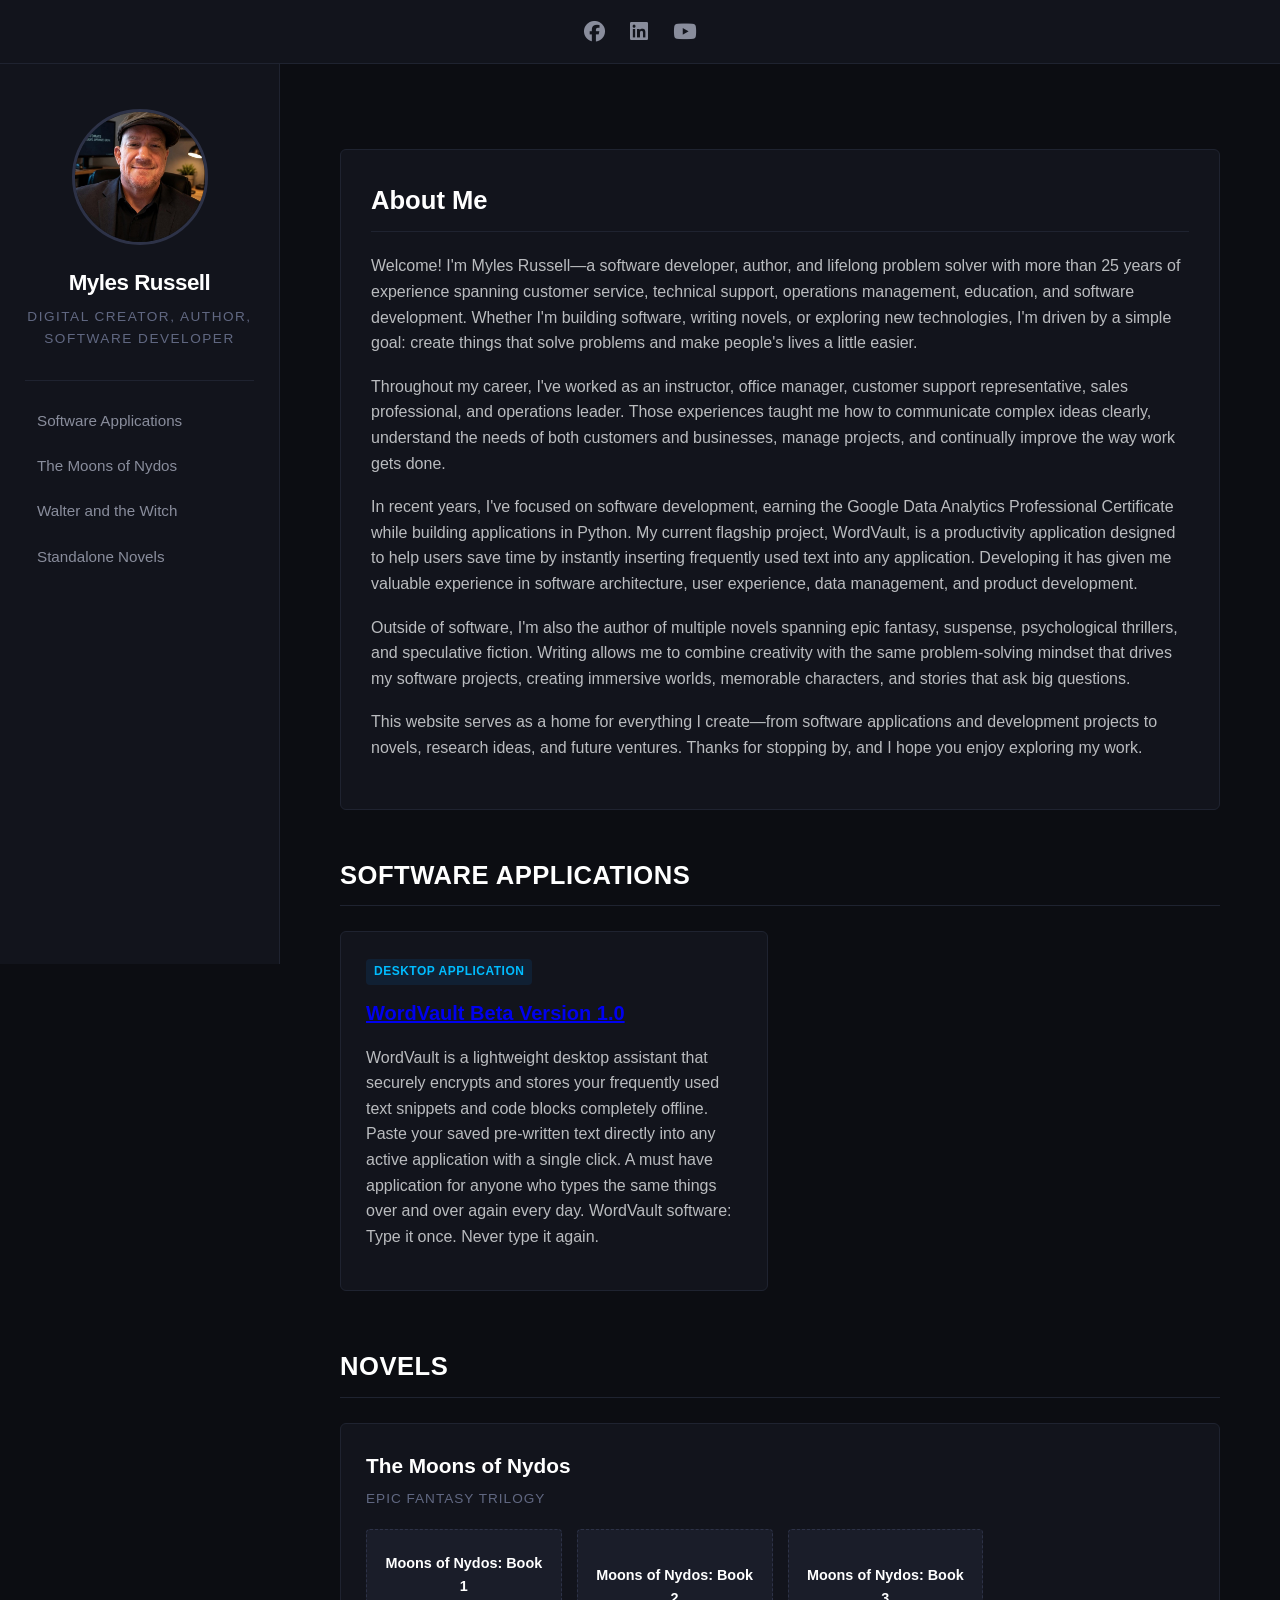
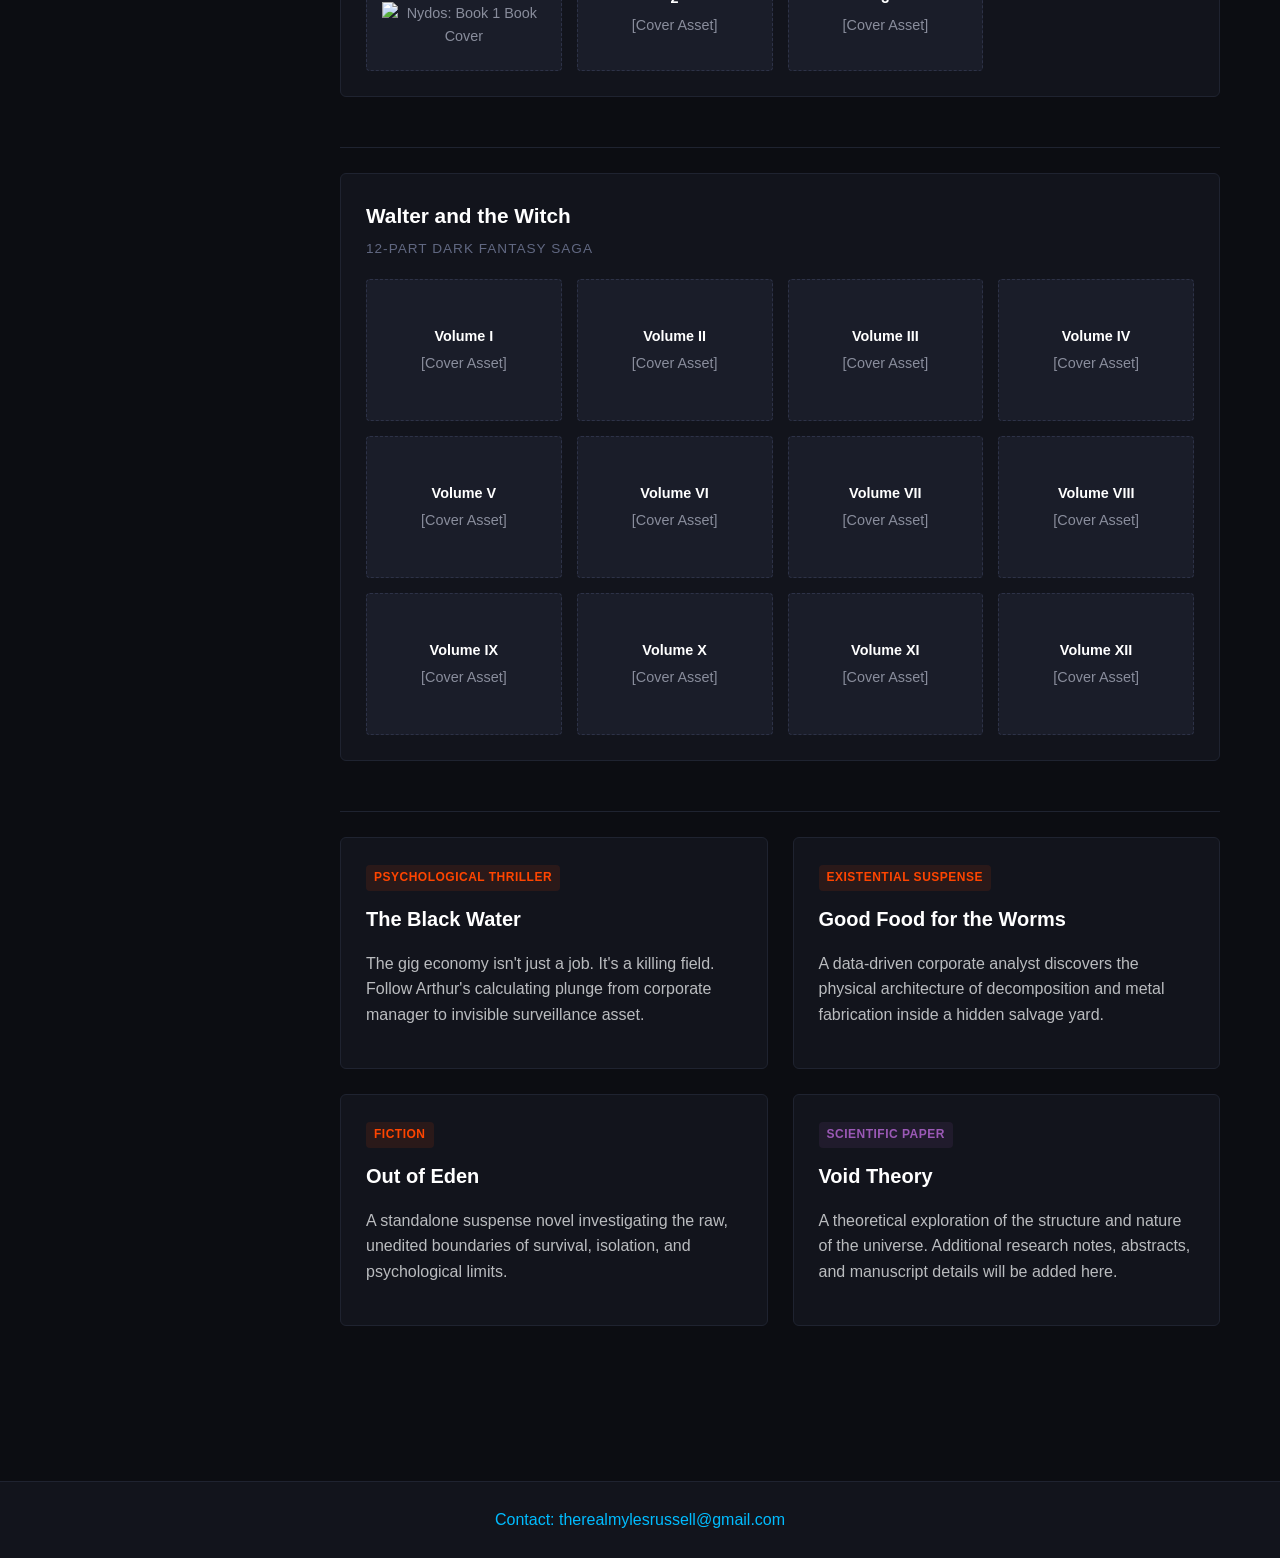
==== index.html @ 9add3188 "Update index.html" ====
<!DOCTYPE html>
<html lang="en">
<head>
    <meta charset="UTF-8">
    <meta name="viewport" content="width=device-width, initial-scale=1.0">
    <title>Myles Russell | Digital Creator, Author, Software Developer</title>

    <!-- Font Awesome Icons -->
    <link rel="stylesheet" href="https://cdnjs.cloudflare.com/ajax/libs/font-awesome/6.5.2/css/all.min.css">

    <style>
        body {
            background-color: #0c0d12;
            color: #babcbf;
            font-family: -apple-system, BlinkMacSystemFont, "Segoe UI", Roboto, sans-serif;
            line-height: 1.6;
            margin: 0;
            padding: 0;
        }

        /* Top Social Navbar */
        .top-nav {
            width: 100%;
            background-color: #12141c;
            border-bottom: 1px solid #1f2330;
            padding: 15px 0;
            display: flex;
            justify-content: center;
            gap: 25px;
        }

        .top-nav a {
            color: #898d9c;
            font-size: 1.3rem;
            text-decoration: none;
            transition: color .2s ease;
        }

        .top-nav a:hover {
            color: #ffffff;
        }

        /* Professional Introduction */
        .intro-section {
            max-width: 1100px;
            margin: 35px auto;
            background-color: #12141c;
            border: 1px solid #1f2330;
            border-radius: 8px;
            padding: 35px 45px;
            box-sizing: border-box;
        }

        .intro-section h2 {
            color: #ffffff;
            margin-top: 0;
            font-size: 1.8rem;
        }

        .intro-section p {
            color: #babcbf;
            font-size: 1rem;
            margin-bottom: 18px;
        }

        .site-wrapper {
            display: grid;
            grid-template-columns: 280px 1fr;
            min-height: 100vh;
        }

        .sidebar {
            background-color: #12141c;
            border-right: 1px solid #1f2330;
            padding: 45px 25px;
            position: sticky;
            top: 0;
            height: 100vh;
            box-sizing: border-box;
            display: flex;
            flex-direction: column;
            align-items: center;
        }

        .profile-photo {
    width: 130px;
    height: 130px;
    border-radius: 50%;
    object-fit: cover;
    border: 3px solid #2d3247;
    margin-bottom: 20px;
}

        .author-name {
            color: #ffffff;
            font-size: 1.4rem;
            font-weight: 700;
            margin: 0 0 5px 0;
            letter-spacing: -.5px;
            text-align: center;
        }

        .author-title {
            color: #616882;
            font-size: .85rem;
            text-transform: uppercase;
            letter-spacing: 1.5px;
            margin: 0 0 30px 0;
            text-align: center;
        }

        .nav-links {
            width: 100%;
            border-top: 1px solid #1f2330;
            padding-top: 20px;
        }

        .nav-links a {
            display: block;
            color: #898d9c;
            text-decoration: none;
            padding: 8px 12px;
            font-size: .95rem;
            border-radius: 4px;
            margin-bottom: 5px;
        }

        .nav-links a:hover {
            background-color: #1a1d29;
            color: #ffffff;
        }

        .main-workspace {
            padding: 50px 60px;
            max-width: 1000px;
            box-sizing: border-box;
        }

        .section-heading {
            color: #ffffff;
            font-size: 1.6rem;
            font-weight: 700;
            margin: 40px 0 25px 0;
            border-bottom: 1px solid #1f2330;
            padding-bottom: 10px;
            text-transform: uppercase;
            letter-spacing: .5px;
        }

        section:first-of-type .section-heading {
            margin-top: 0;
        }

	.intro-section {
    background-color: #12141c;
    border: 1px solid #1f2330;
    border-radius: 6px;
    padding: 30px;
    margin-bottom: 45px;
}

.intro-section h2 {
    color: #ffffff;
    margin-top: 0;
    font-size: 1.6rem;
    border-bottom: 1px solid #1f2330;
    padding-bottom: 10px;
}

.intro-section p {
    color: #babcbf;
    margin-bottom: 18px;
}

        .showcase-grid {
            display: grid;
            grid-template-columns: repeat(auto-fill, minmax(300px, 1fr));
            gap: 25px;
            margin-bottom: 55px;
        }

        .panel-card {
            background-color: #12141c;
            border: 1px solid #1f2330;
            border-radius: 6px;
            padding: 25px;
            box-sizing: border-box;
        }

        .panel-card h3 {
            color: #ffffff;
            margin: 0 0 10px 0;
            font-size: 1.25rem;
        }

        .badge {
            display: inline-block;
            font-size: .75rem;
            font-weight: bold;
            text-transform: uppercase;
            padding: 3px 8px;
            border-radius: 4px;
            margin-bottom: 12px;
            letter-spacing: .5px;
        }

        .badge.dev {
            background-color: rgba(0,140,255,.1);
            color: #00bcff;
        }

        .badge.novel {
            background-color: rgba(255,69,0,.1);
            color: #ff4500;
        }

        .badge.theory {
            background-color: rgba(155,89,182,.1);
            color: #9b59b6;
        }

        .series-wrapper {
            background-color: #12141c;
            border: 1px solid #1f2330;
            border-radius: 6px;
            padding: 25px;
            margin-bottom: 35px;
        }

        .series-title {
            color: #ffffff;
            margin: 0 0 5px 0;
            font-size: 1.3rem;
        }

        .series-subtitle {
            color: #616882;
            font-size: .85rem;
            margin: 0 0 20px 0;
            text-transform: uppercase;
            letter-spacing: 1px;
        }

        .series-grid {
            display: grid;
            grid-template-columns: repeat(auto-fill, minmax(180px, 1fr));
            gap: 15px;
        }

        .spine-placeholder {
            background-color: #1a1d29;
            border: 1px dashed #2d3247;
            border-radius: 4px;
            padding: 20px 15px;
            text-align: center;
            font-size: .9rem;
            color: #898d9c;
            min-height: 100px;
            display: flex;
            flex-direction: column;
            justify-content: center;
            align-items: center;
        }

        .spine-placeholder span {
            color: #ffffff;
            font-weight: 600;
            display: block;
            margin-bottom: 4px;
        }

        /* Footer Contact */
        .site-footer {
            width: 100%;
            text-align: center;
            border-top: 1px solid #1f2330;
            background-color: #12141c;
            padding: 25px 0;
            margin-top: 50px;
        }

        .site-footer a {
            color: #00bcff;
            text-decoration: none;
            font-size: 1rem;
        }

        .site-footer a:hover {
            color: #ffffff;
        }

        @media (max-width: 850px) {
            .site-wrapper {
                grid-template-columns: 1fr;
            }

            .sidebar {
                height: auto;
                position: relative;
                border-right: none;
                border-bottom: 1px solid #1f2330;
                padding: 30px;
            }

            .main-workspace {
                padding: 35px 20px;
            }

            .intro-section {
                margin: 25px 20px;
                padding: 25px;
            }
        }
    </style>
</head>

<body>

<!-- Social Media Navbar -->
<nav class="top-nav">
    <a href="https://www.facebook.com/share/19Cz5D7Jwj/?mibextid=wwXIfr" target="_blank" aria-label="Facebook">
        <i class="fab fa-facebook"></i>
    </a>

    <a href="https://www.linkedin.com/in/myles-russell-6a9a48418" target="_blank" aria-label="LinkedIn">
        <i class="fab fa-linkedin"></i>
    </a>

    <a href="https://youtube.com/@therealmylesrussell?si=fG_hLixoremhRGUM" target="_blank" aria-label="YouTube">
        <i class="fab fa-youtube"></i>
    </a>

</nav>


<div class="site-wrapper">

<aside class="sidebar">

<img src="myles_russell.jpg" alt="Myles Russell" class="profile-photo">

<h1 class="author-name">Myles Russell</h1>

<p class="author-title">
Digital Creator, Author, Software Developer
</p>

<nav class="nav-links">

<a href="#software-apps">Software Applications</a>
<a href="#nydos-series">The Moons of Nydos</a>
<a href="#walter-series">Walter and the Witch</a>
<a href="#standalone">Standalone Novels</a>

</nav>

</aside>


<main class="main-workspace">
<!-- Professional Summary -->
<section class="intro-section">

    <h2>About Me</h2>

    <p>
        Welcome! I'm Myles Russell—a software developer, author, and lifelong problem solver with more than 25 years of experience spanning customer service, technical support, operations management, education, and software development. Whether I'm building software, writing novels, or exploring new technologies, I'm driven by a simple goal: create things that solve problems and make people's lives a little easier.
    </p>

    <p>
        Throughout my career, I've worked as an instructor, office manager, customer support representative, sales professional, and operations leader. Those experiences taught me how to communicate complex ideas clearly, understand the needs of both customers and businesses, manage projects, and continually improve the way work gets done.
    </p>

    <p>
        In recent years, I've focused on software development, earning the Google Data Analytics Professional Certificate while building applications in Python. My current flagship project, WordVault, is a productivity application designed to help users save time by instantly inserting frequently used text into any application. Developing it has given me valuable experience in software architecture, user experience, data management, and product development.
    </p>

    <p>
        Outside of software, I'm also the author of multiple novels spanning epic fantasy, suspense, psychological thrillers, and speculative fiction. Writing allows me to combine creativity with the same problem-solving mindset that drives my software projects, creating immersive worlds, memorable characters, and stories that ask big questions.
    </p>

    <p>
        This website serves as a home for everything I create—from software applications and development projects to novels, research ideas, and future ventures. Thanks for stopping by, and I hope you enjoy exploring my work.
    </p>

</section>

<section id="software-apps">

<div class="section-heading">
Software Applications
</div>

<div class="showcase-grid">

<div class="panel-card">

<div class="badge dev">
Desktop Application
</div>

<h3><a href="http://www.wordvaultpro.com" target="_blank" rel="noopener noreferrer">WordVault Beta Version 1.0</a></h3>

<p>
WordVault is a lightweight desktop assistant that securely encrypts and stores your frequently used text snippets and code blocks completely offline. Paste your saved pre-written text directly into any active application with a single click. A must have application for anyone who types the same things over and over again every day. WordVault software: Type it once. Never type it again.
</p>

</div>

</div>

</section>
<!-- SECTION 2: Featured Series (The Moons of Nydos) -->

<section id="nydos-series">

<div class="section-heading">
NOVELS
</div>

<div class="series-wrapper">

<h3 class="series-title">
The Moons of Nydos
</h3>

<div class="series-subtitle">
Epic Fantasy Trilogy
</div>

<div class="series-grid">

<div class="spine-placeholder">
  <span>Moons of Nydos: Book 1</span>
  <img src="Blood_Moon_Prophecy.png" alt="Nydos: Book 1 Book Cover" class="spine-cover">
</div>


<div class="spine-placeholder">
<span>Moons of Nydos: Book 2</span>
[Cover Asset]
</div>

<div class="spine-placeholder">
<span>Moons of Nydos: Book 3</span>
[Cover Asset]
</div>

</div>

</div>

</section>


<!-- SECTION 3: Walter and the Witch -->

<section id="walter-series">

<div class="section-heading"></div>

<div class="series-wrapper">

<h3 class="series-title">
Walter and the Witch
</h3>

<div class="series-subtitle">
12-Part Dark Fantasy Saga
</div>


<div class="series-grid">

<div class="spine-placeholder"><span>Volume I</span>[Cover Asset]</div>
<div class="spine-placeholder"><span>Volume II</span>[Cover Asset]</div>
<div class="spine-placeholder"><span>Volume III</span>[Cover Asset]</div>
<div class="spine-placeholder"><span>Volume IV</span>[Cover Asset]</div>
<div class="spine-placeholder"><span>Volume V</span>[Cover Asset]</div>
<div class="spine-placeholder"><span>Volume VI</span>[Cover Asset]</div>
<div class="spine-placeholder"><span>Volume VII</span>[Cover Asset]</div>
<div class="spine-placeholder"><span>Volume VIII</span>[Cover Asset]</div>
<div class="spine-placeholder"><span>Volume IX</span>[Cover Asset]</div>
<div class="spine-placeholder"><span>Volume X</span>[Cover Asset]</div>
<div class="spine-placeholder"><span>Volume XI</span>[Cover Asset]</div>
<div class="spine-placeholder"><span>Volume XII</span>[Cover Asset]</div>

</div>

</div>

</section>



<!-- SECTION 4: Standalone Literature -->

<section id="standalone">

<div class="section-heading"></div>


<div class="showcase-grid">


<div class="panel-card">

<div class="badge novel">
Psychological Thriller
</div>

<h3>
The Black Water
</h3>

<p>
The gig economy isn't just a job. It's a killing field. Follow Arthur's calculating plunge from corporate manager to invisible surveillance asset.
</p>

</div>



<div class="panel-card">

<div class="badge novel">
Existential Suspense
</div>

<h3>
Good Food for the Worms
</h3>

<p>
A data-driven corporate analyst discovers the physical architecture of decomposition and metal fabrication inside a hidden salvage yard.
</p>

</div>



<div class="panel-card">

<div class="badge novel">
Fiction
</div>

<h3>
Out of Eden
</h3>

<p>
A standalone suspense novel investigating the raw, unedited boundaries of survival, isolation, and psychological limits.
</p>

</div>



<div class="panel-card">

<div class="badge theory">
Scientific Paper
</div>

<h3>
Void Theory
</h3>

<p>
A theoretical exploration of the structure and nature of the universe. Additional research notes, abstracts, and manuscript details will be added here.
</p>

</div>


</div>

</section>


</main>

</div>



<!-- Bottom Contact -->

<footer class="site-footer">

<a href="mailto:therealmylesrussell@gmail.com">
Contact: therealmylesrussell@gmail.com
</a>

</footer>


</body>
</html>
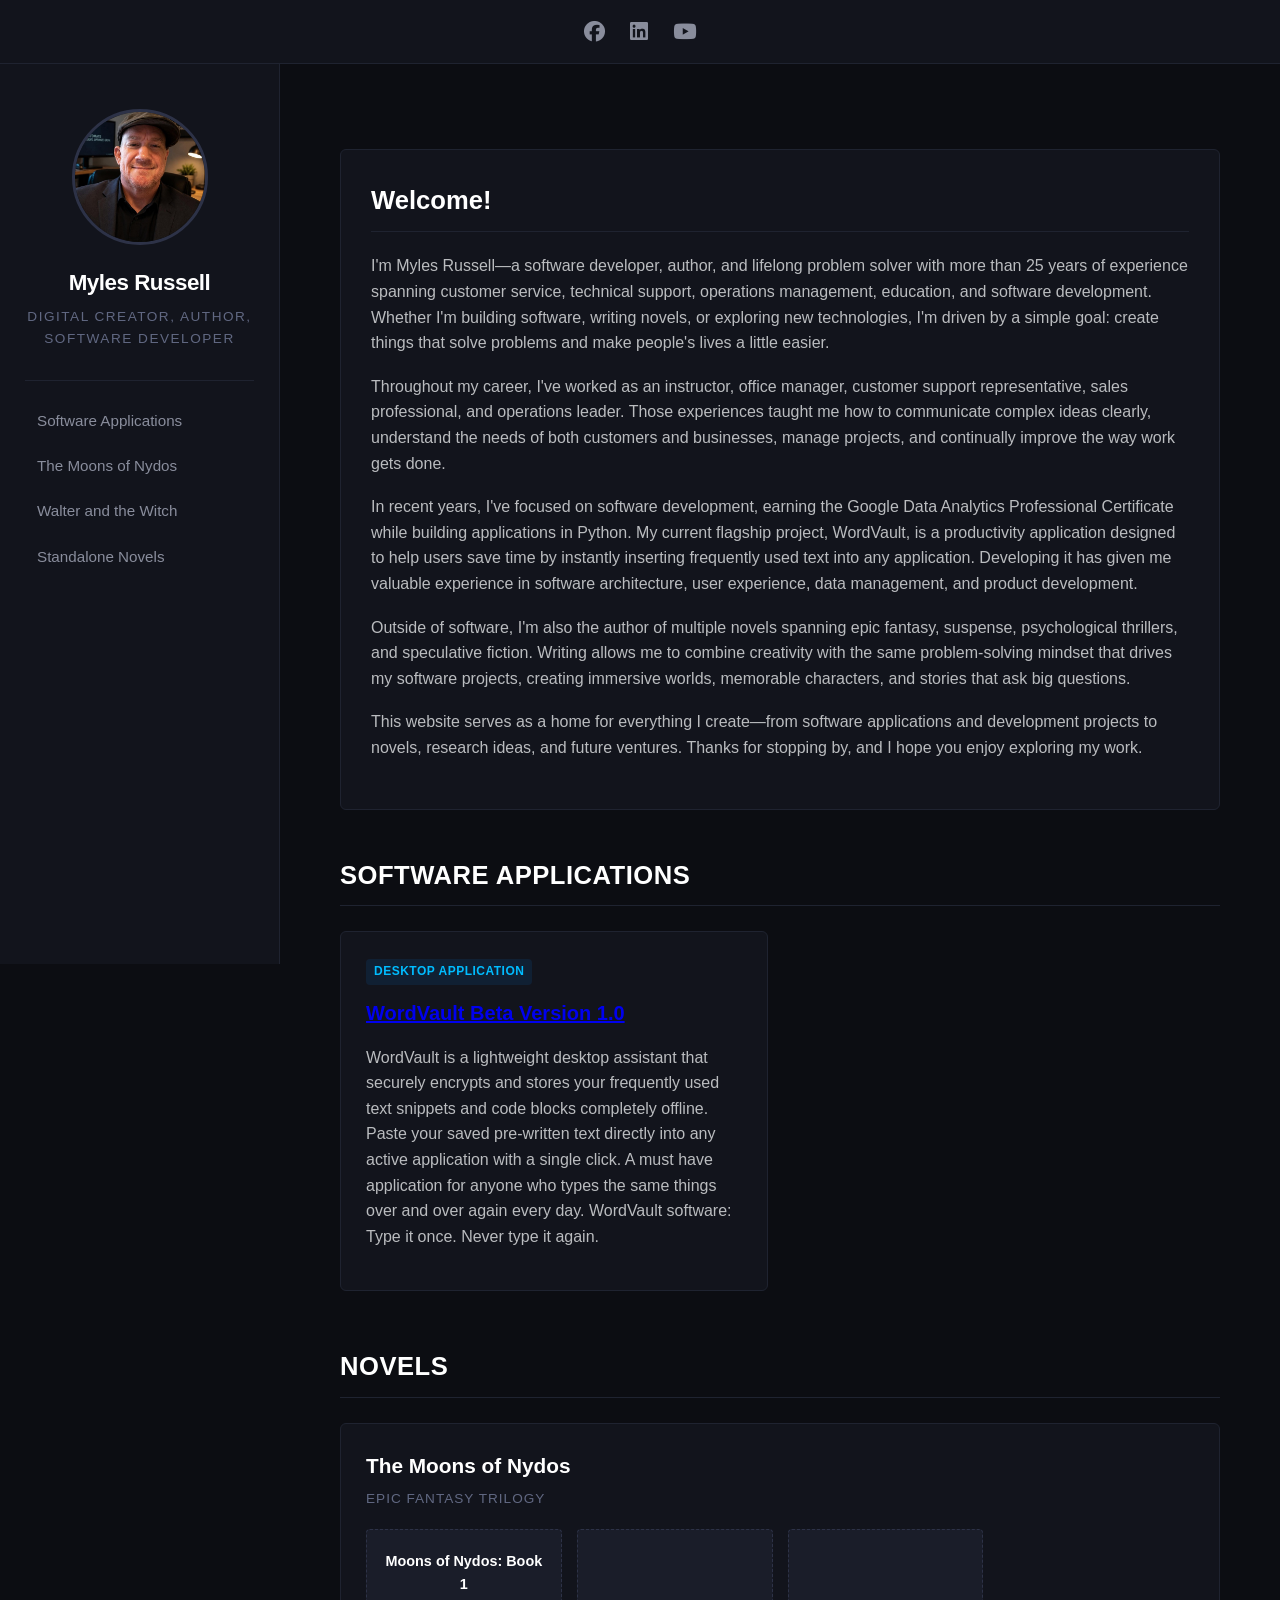
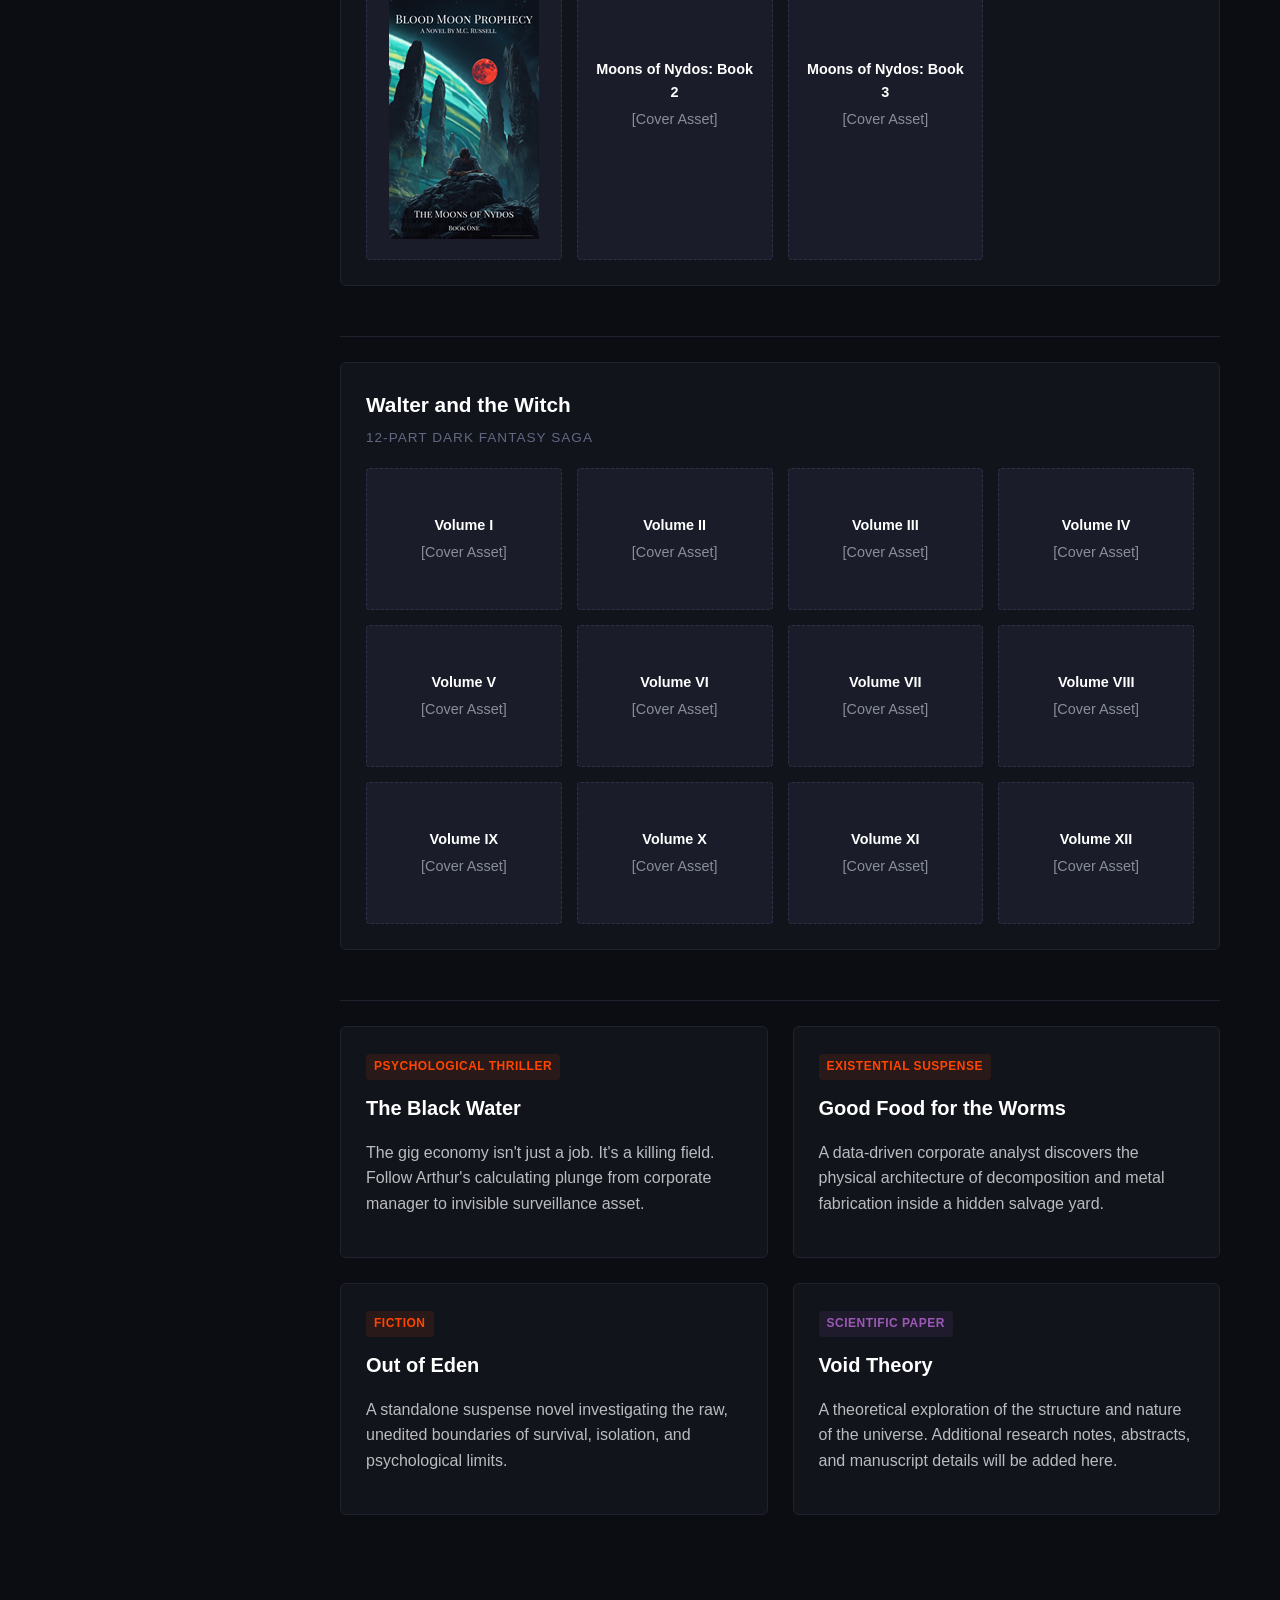
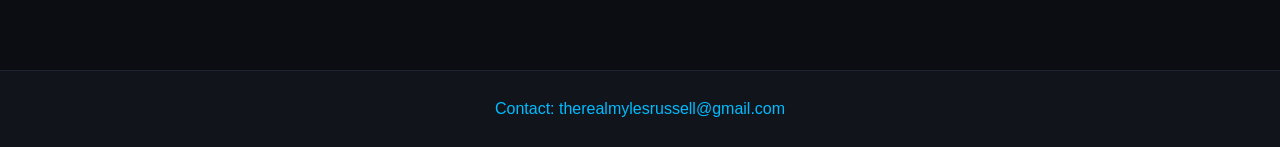
==== commit 6471f512: "Update index.html" ====
--- a/index.html
+++ b/index.html
@@ -361,10 +361,10 @@
 <!-- Professional Summary -->
 <section class="intro-section">
 
-    <h2>About Me</h2>
+    <h2>Welcome!</h2>
 
     <p>
-        Welcome! I'm Myles Russell—a software developer, author, and lifelong problem solver with more than 25 years of experience spanning customer service, technical support, operations management, education, and software development. Whether I'm building software, writing novels, or exploring new technologies, I'm driven by a simple goal: create things that solve problems and make people's lives a little easier.
+        I'm Myles Russell—a software developer, author, and lifelong problem solver with more than 25 years of experience spanning customer service, technical support, operations management, education, and software development. Whether I'm building software, writing novels, or exploring new technologies, I'm driven by a simple goal: create things that solve problems and make people's lives a little easier.
     </p>
 
     <p>
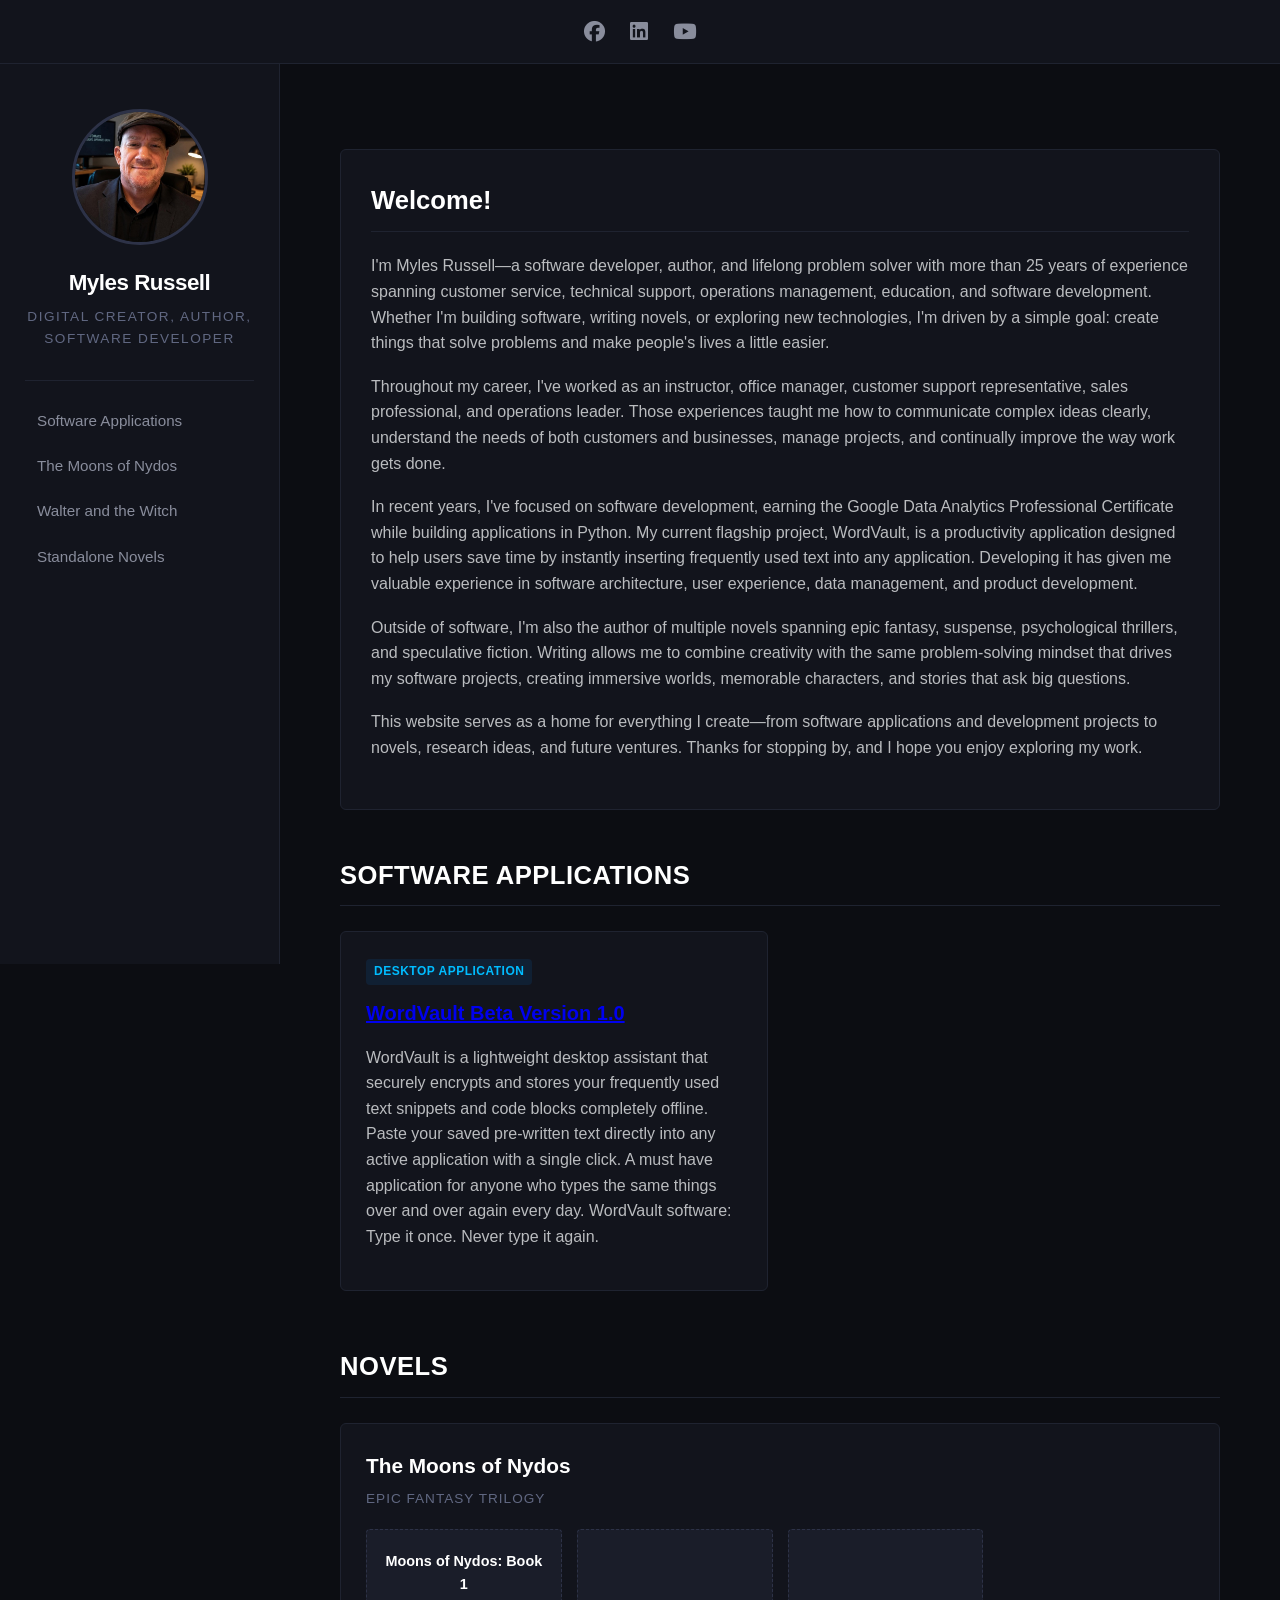
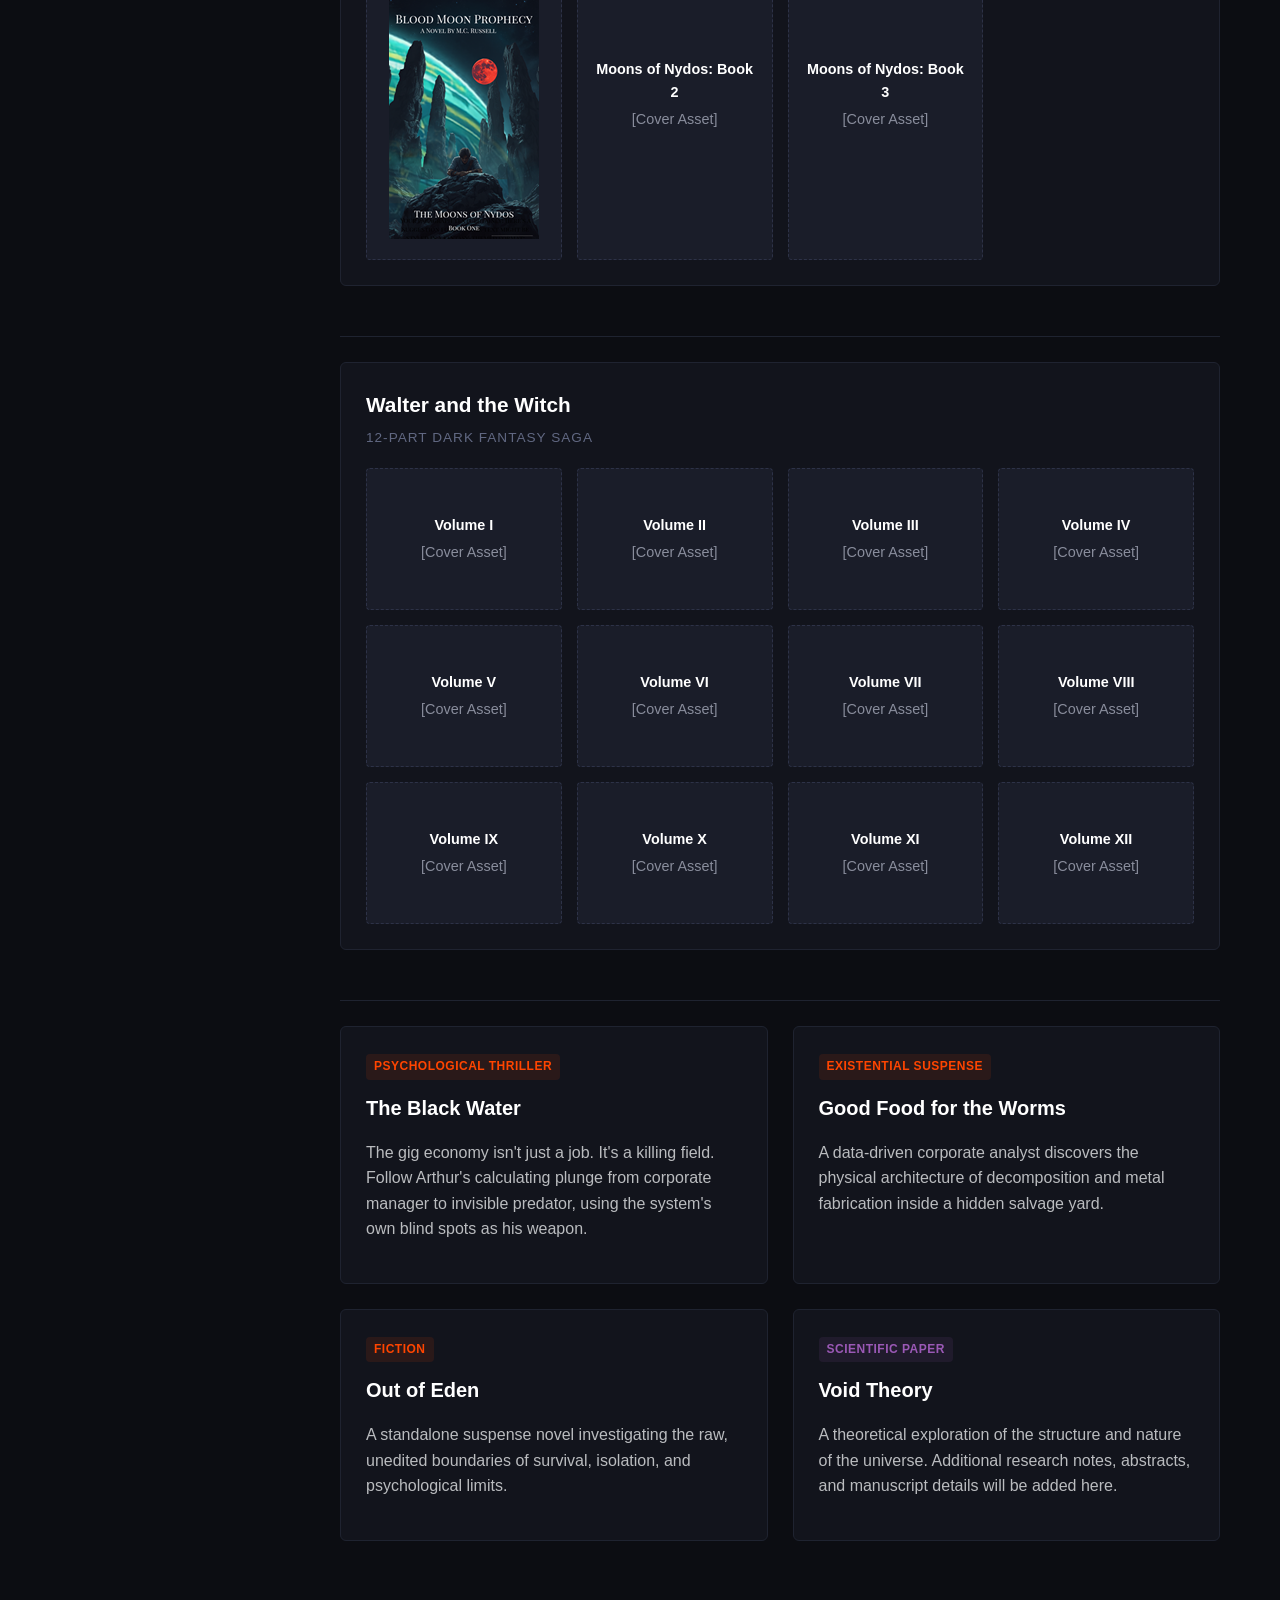
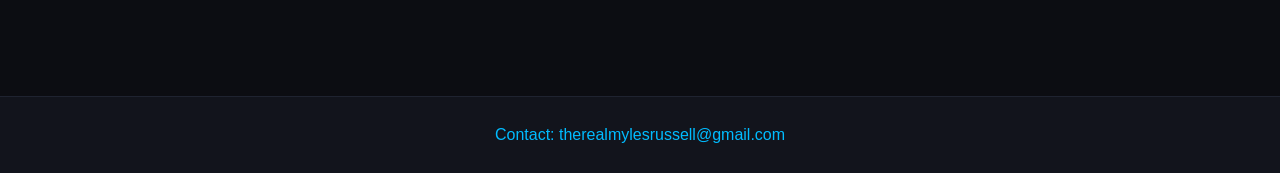
==== commit 45bf8b75: "Update index.html" ====
--- a/index.html
+++ b/index.html
@@ -514,7 +514,7 @@
 </h3>
 
 <p>
-The gig economy isn't just a job. It's a killing field. Follow Arthur's calculating plunge from corporate manager to invisible surveillance asset.
+The gig economy isn't just a job. It's a killing field. Follow Arthur's calculating plunge from corporate manager to invisible predator, using the system's own blind spots as his weapon.
 </p>
 
 </div>
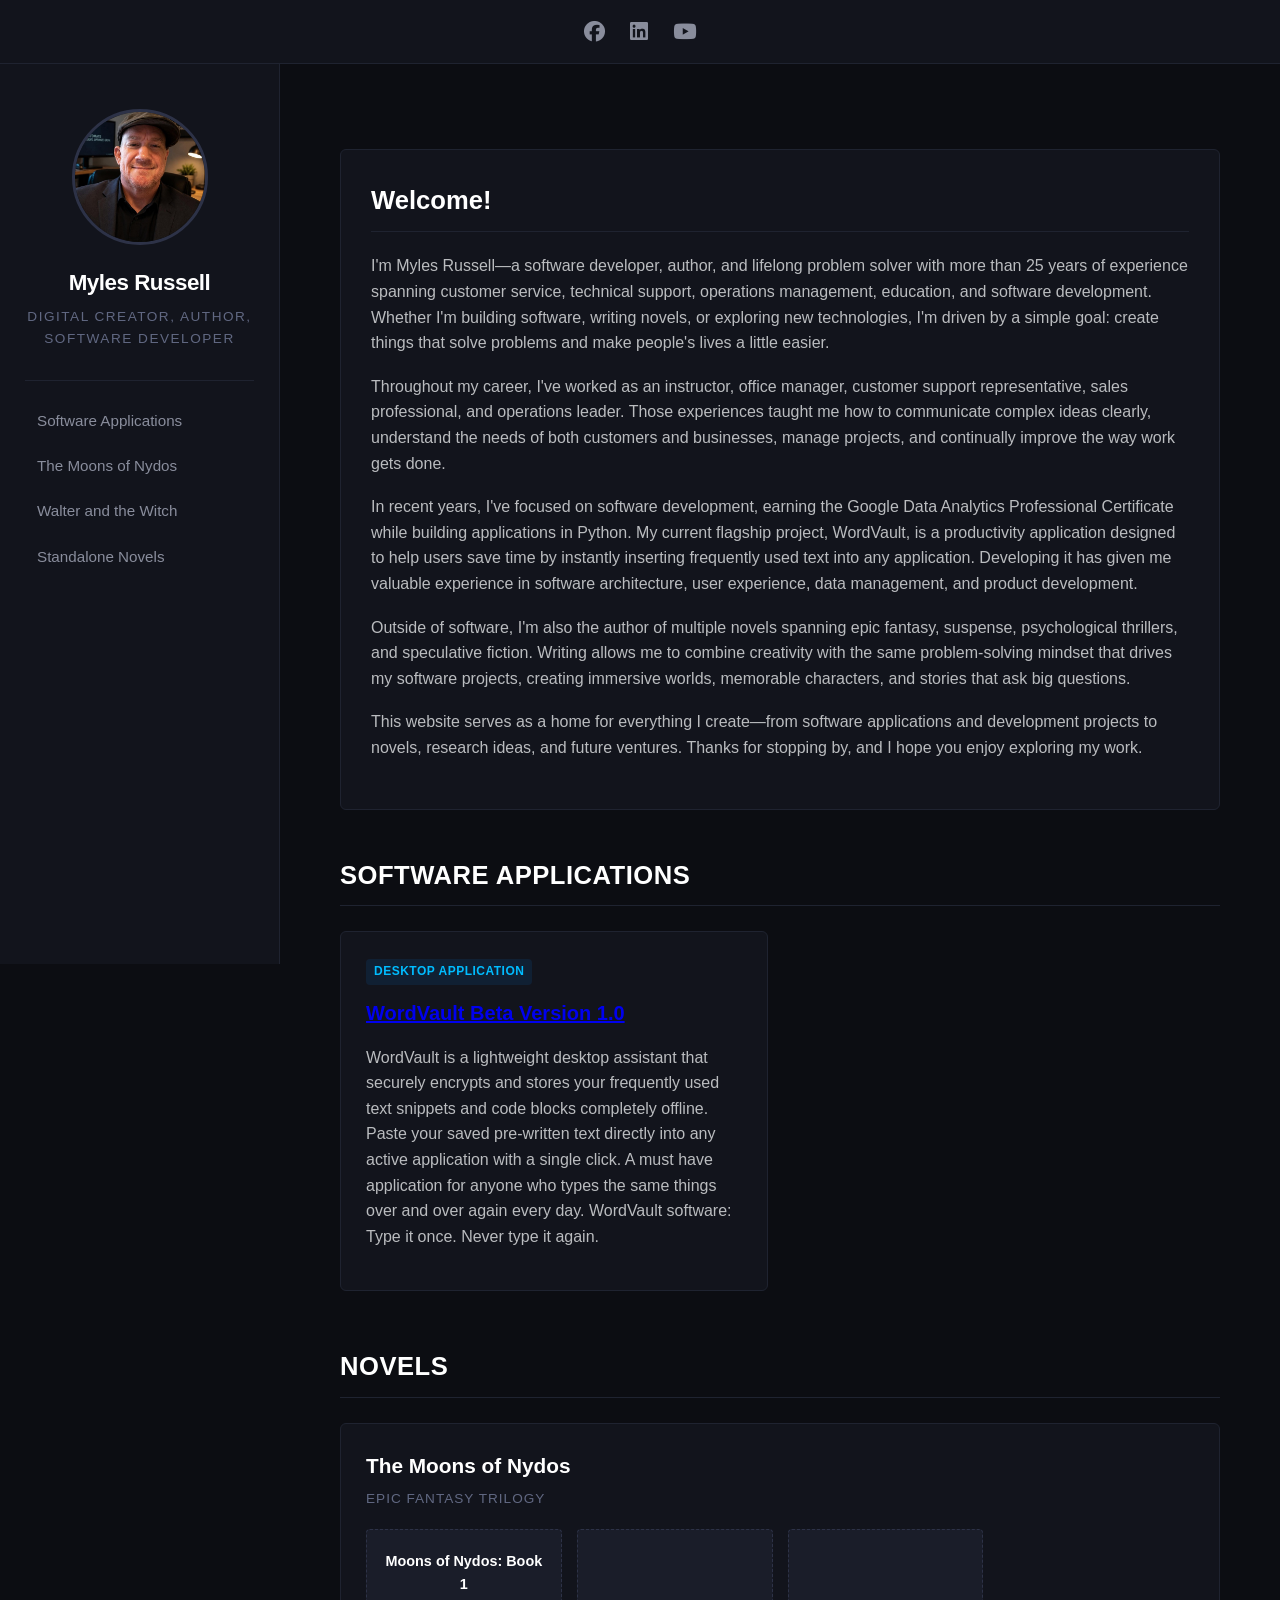
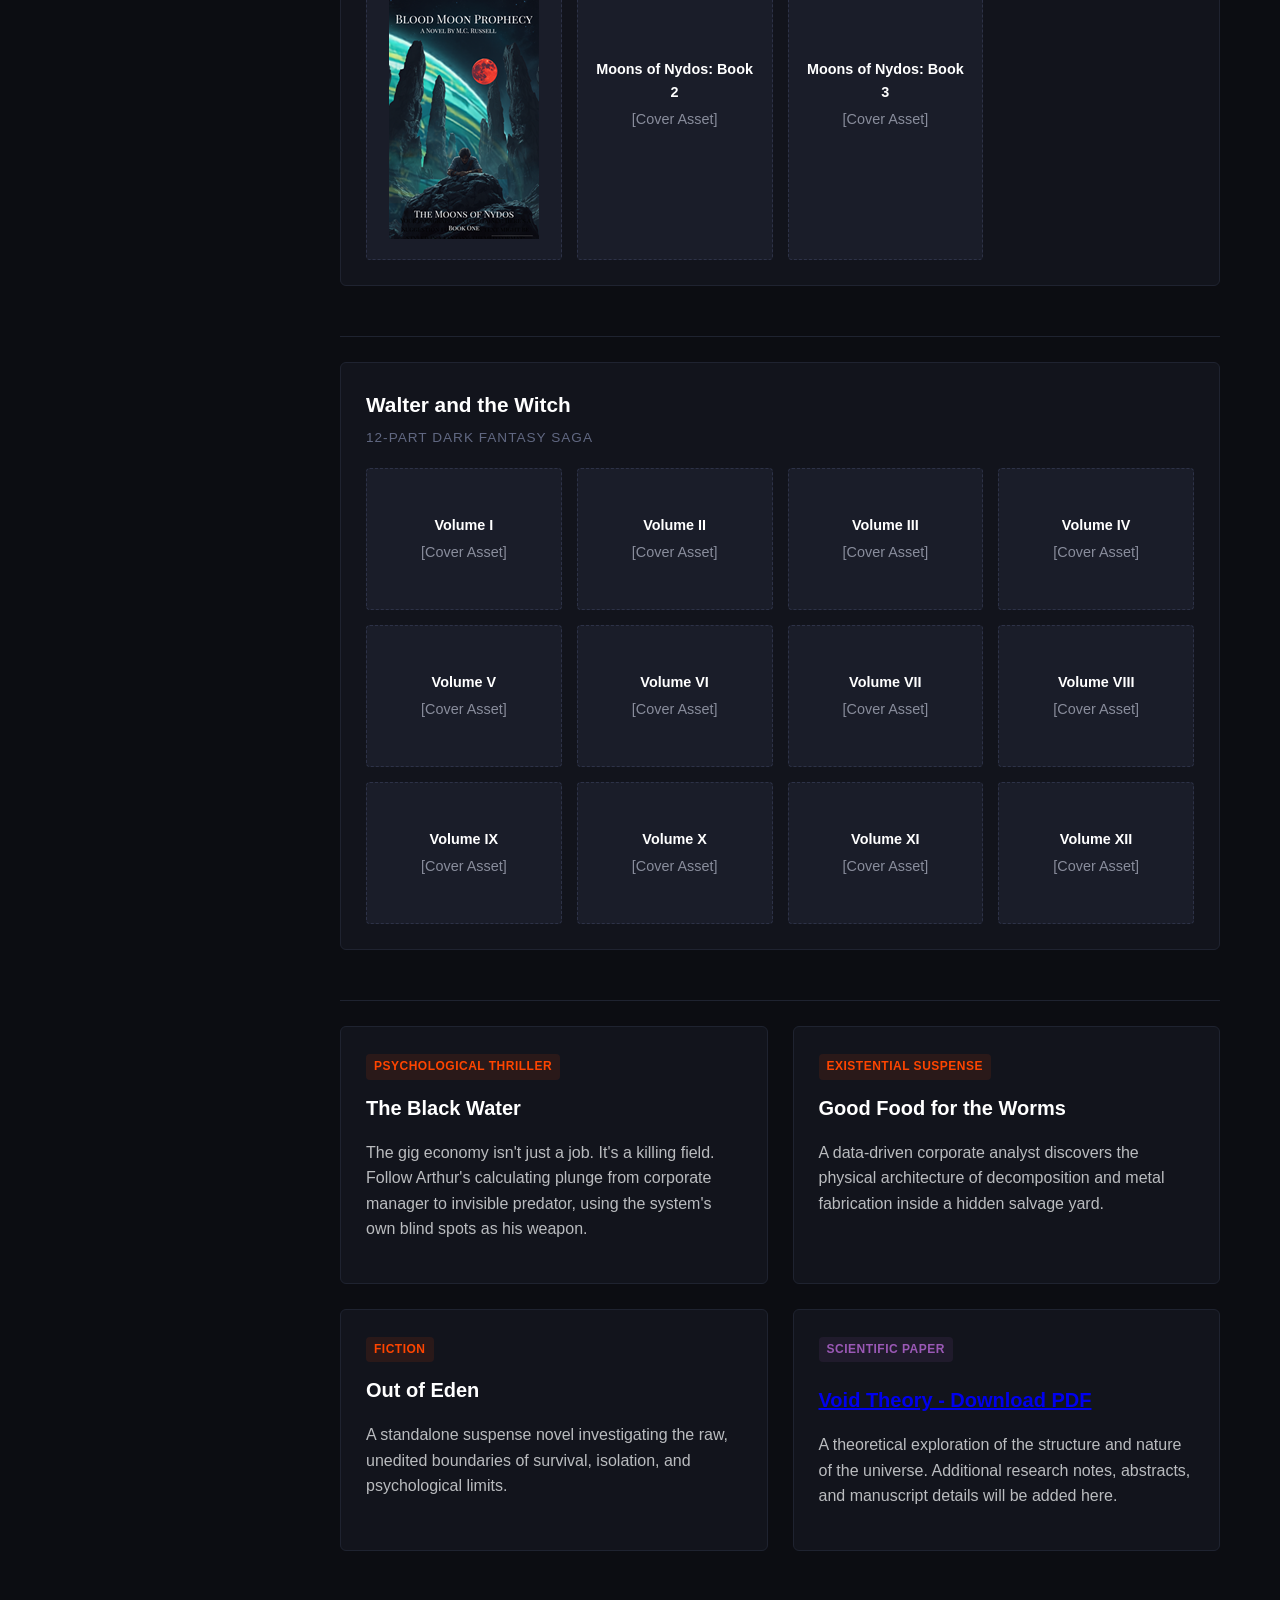
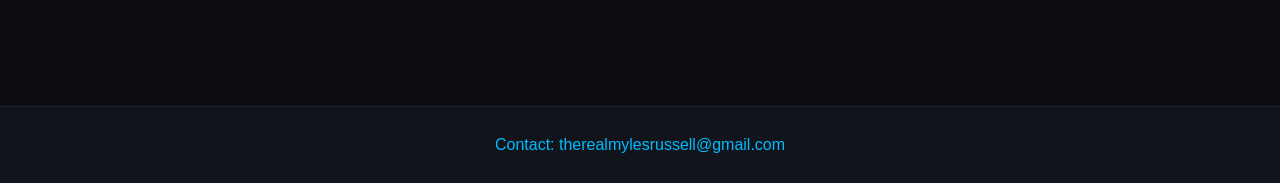
==== commit a7ea3cc4: "Update index.html" ====
--- a/index.html
+++ b/index.html
@@ -564,7 +564,7 @@
 </div>
 
 <h3>
-Void Theory
+<h3><a href="http://www.mylesrussell.com/Void_Theory.pdf" target="_blank" rel="noopener noreferrer">Void Theory - Download PDF</a></h3>
 </h3>
 
 <p>
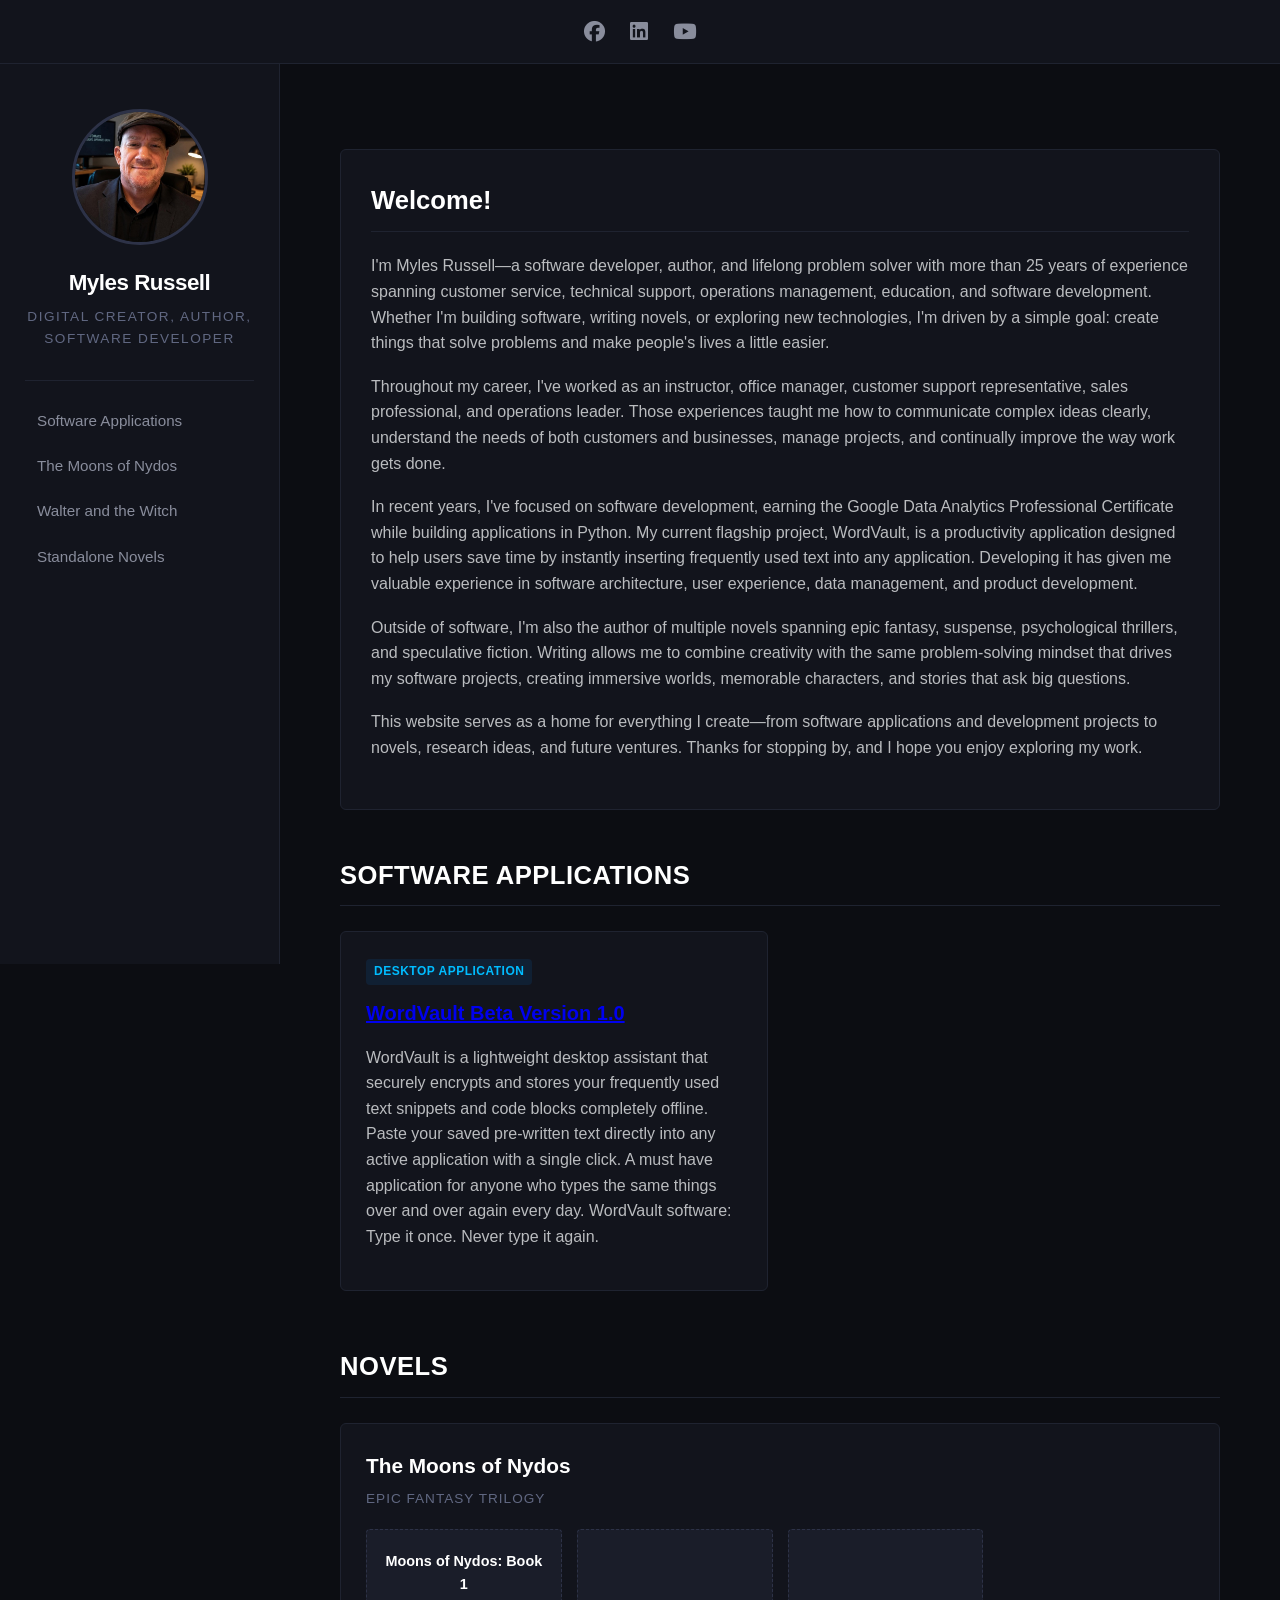
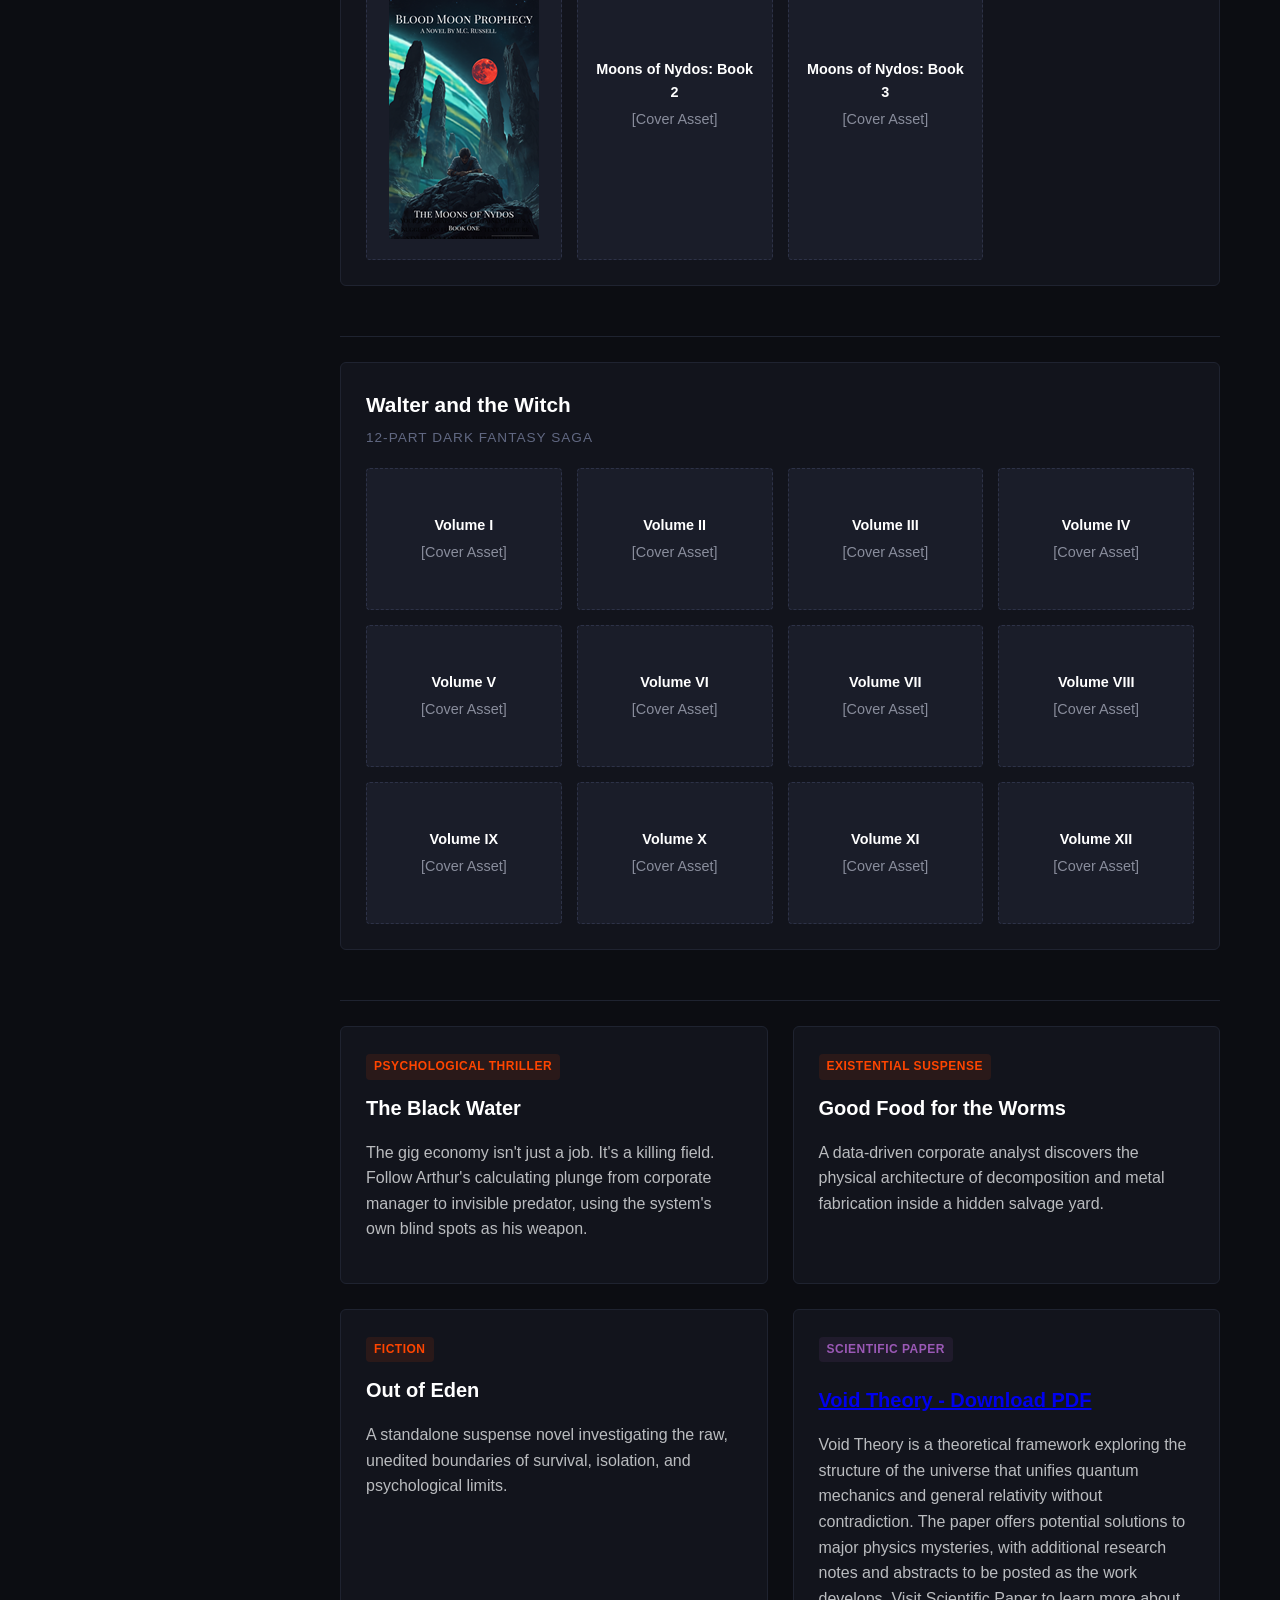
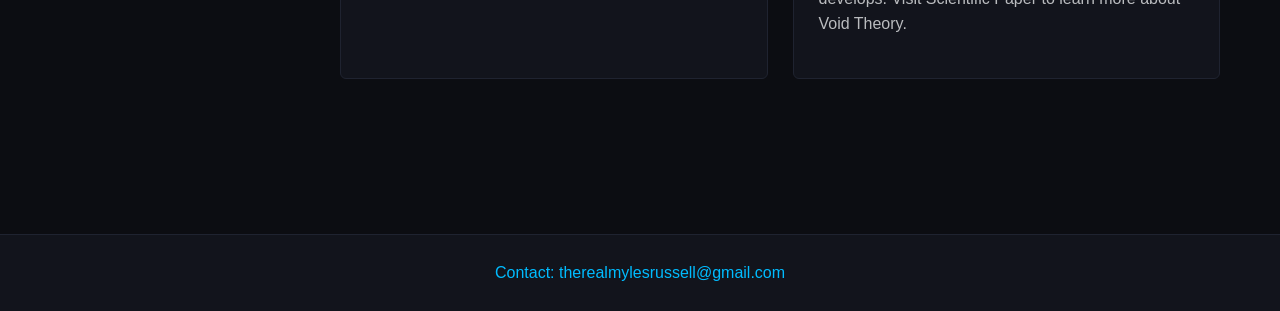
==== commit 380dd5b1: "Update index.html" ====
--- a/index.html
+++ b/index.html
@@ -568,7 +568,7 @@
 </h3>
 
 <p>
-A theoretical exploration of the structure and nature of the universe. Additional research notes, abstracts, and manuscript details will be added here.
+Void Theory is a theoretical framework exploring the structure of the universe that unifies quantum mechanics and general relativity without contradiction. The paper offers potential solutions to major physics mysteries, with additional research notes and abstracts to be posted as the work develops. Visit Scientific Paper to learn more about Void Theory.
 </p>
 
 </div>
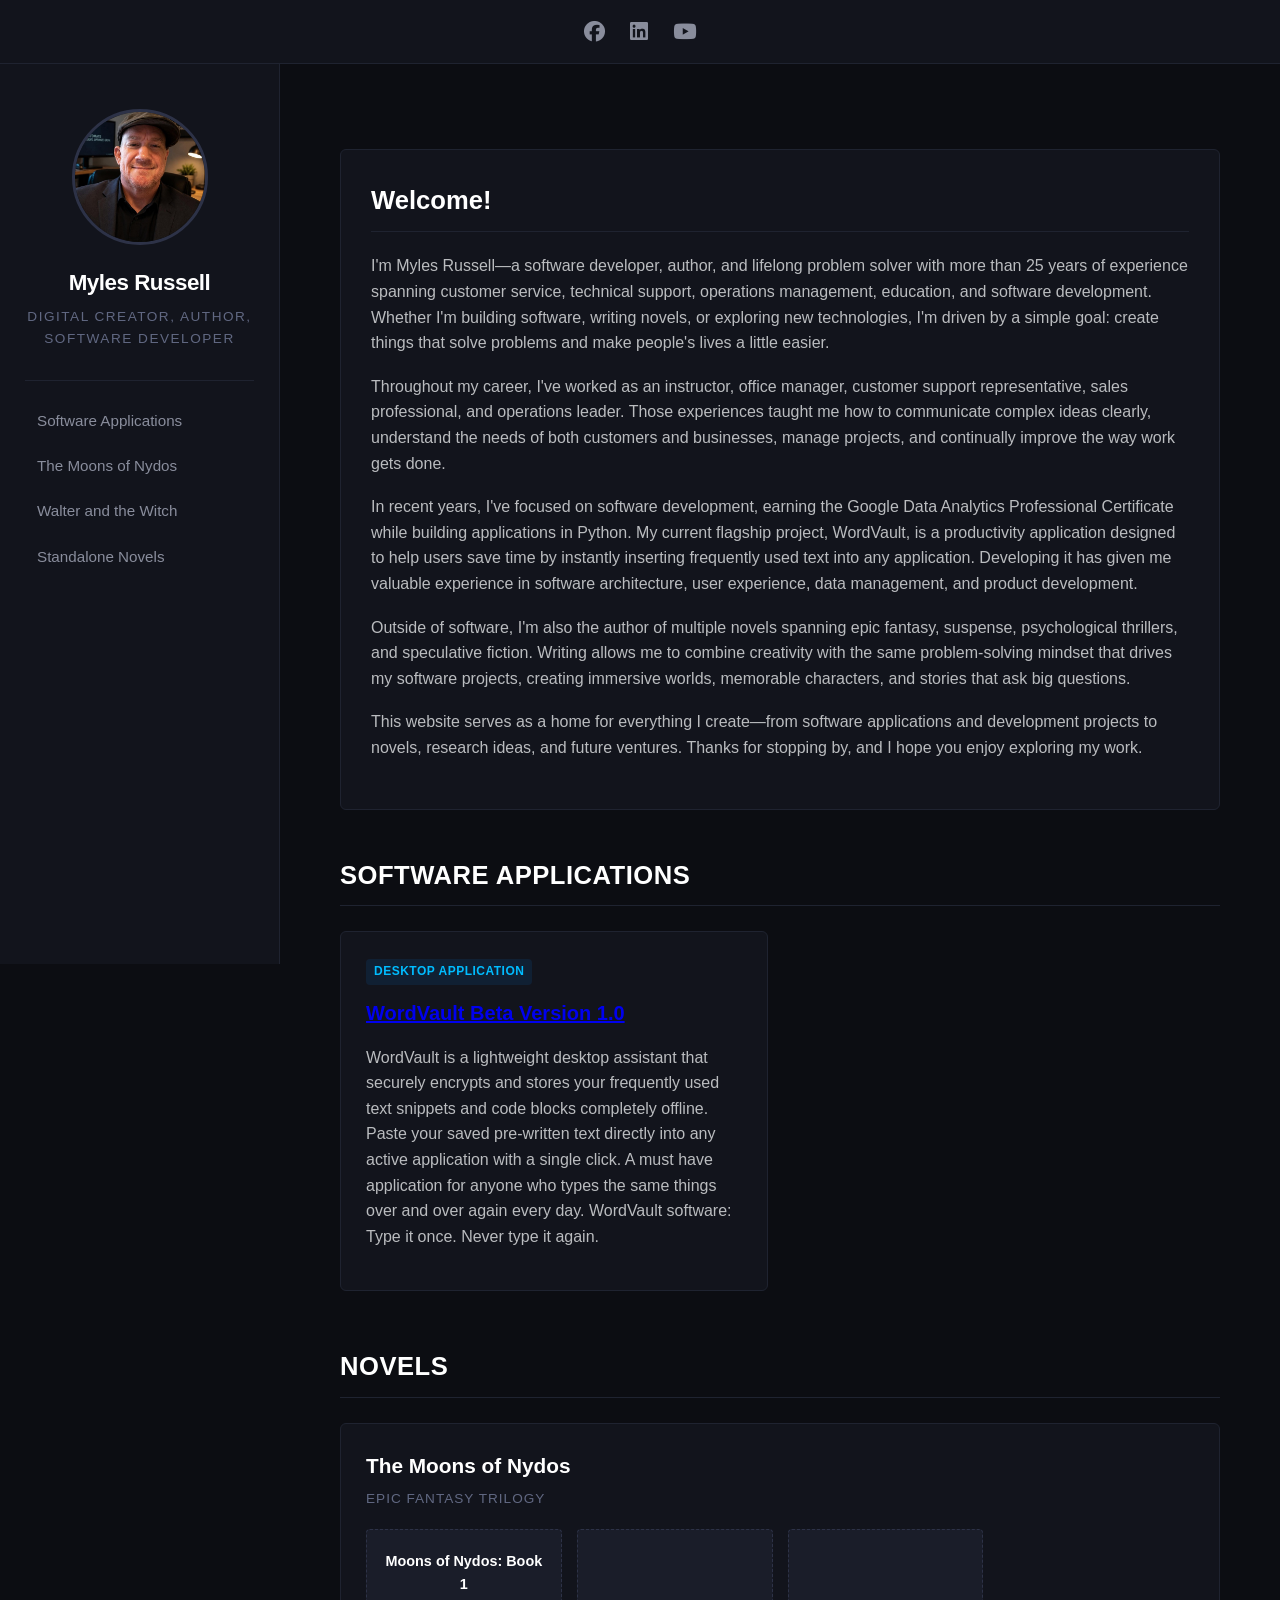
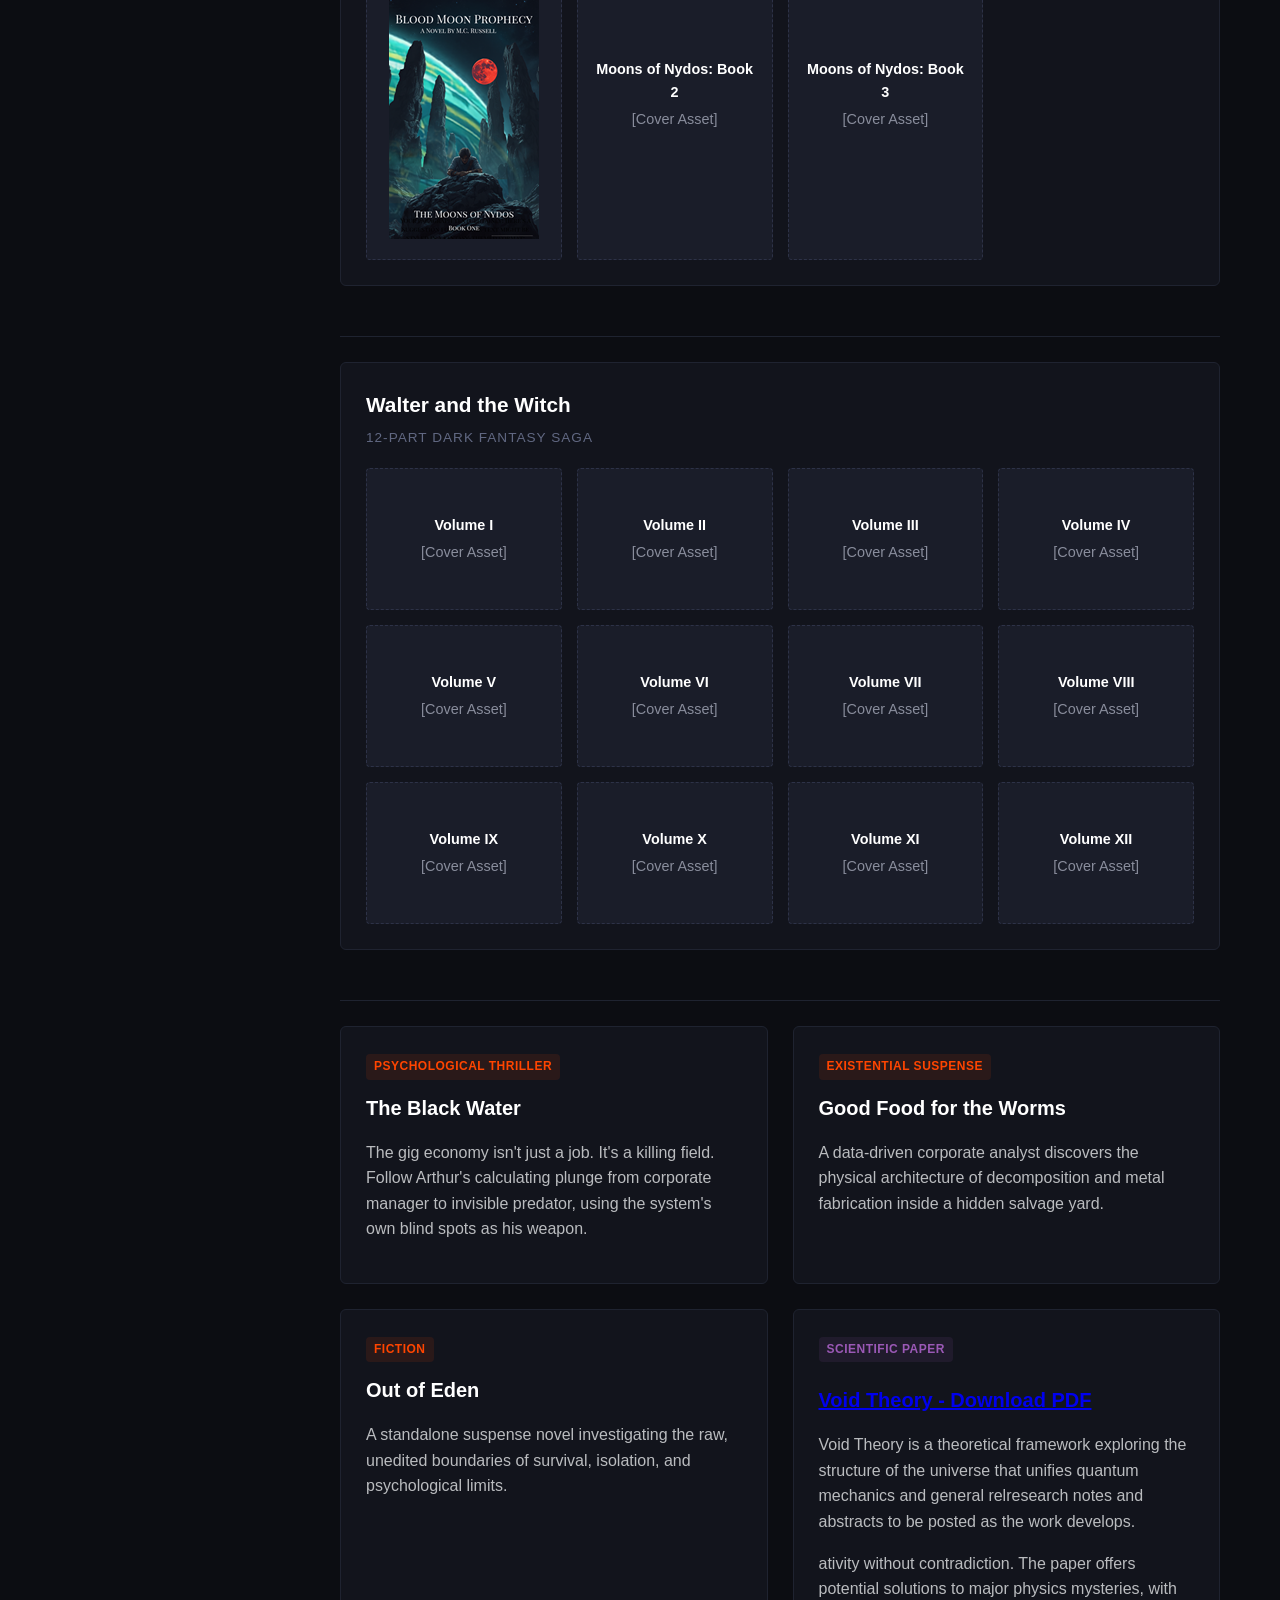
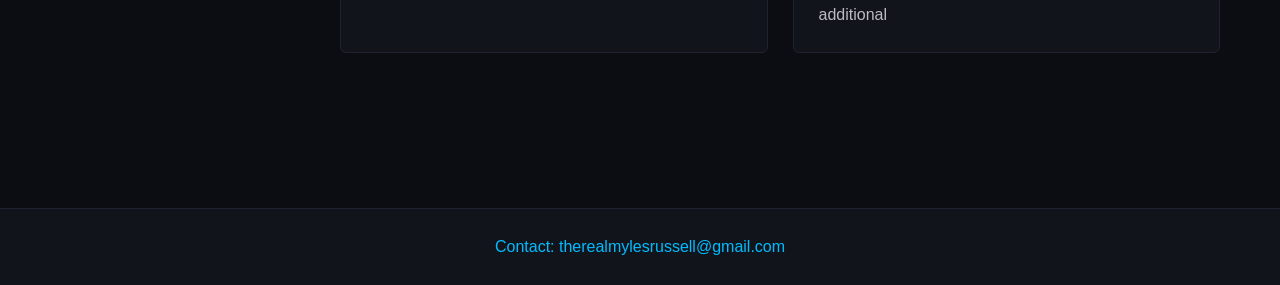
==== commit ed98ee53: "Update index.html" ====
--- a/index.html
+++ b/index.html
@@ -568,8 +568,8 @@
 </h3>
 
 <p>
-Void Theory is a theoretical framework exploring the structure of the universe that unifies quantum mechanics and general relativity without contradiction. The paper offers potential solutions to major physics mysteries, with additional research notes and abstracts to be posted as the work develops. Visit Scientific Paper to learn more about Void Theory.
-</p>
+Void Theory is a theoretical framework exploring the structure of the universe that unifies quantum mechanics and general relresearch notes and abstracts to be posted as the work develops.
+</p>ativity without contradiction. The paper offers potential solutions to major physics mysteries, with additional 
 
 </div>
 
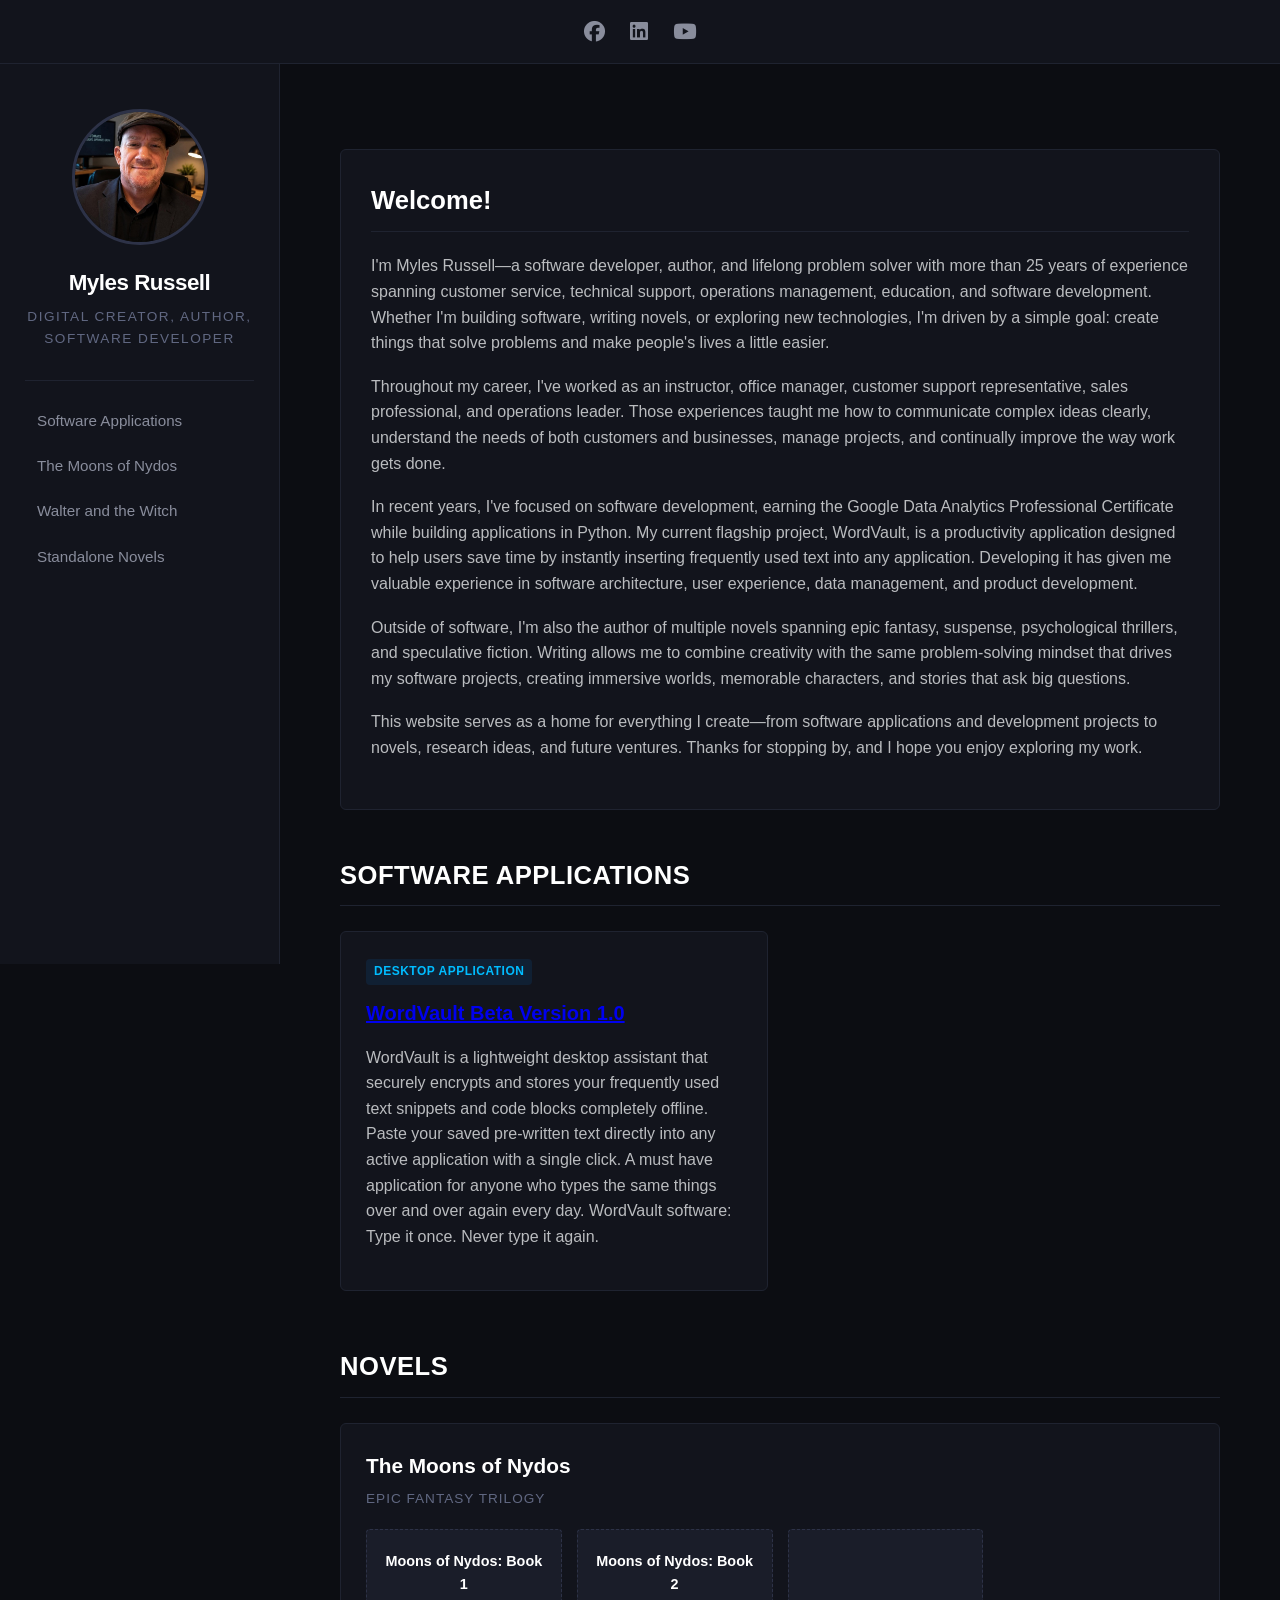
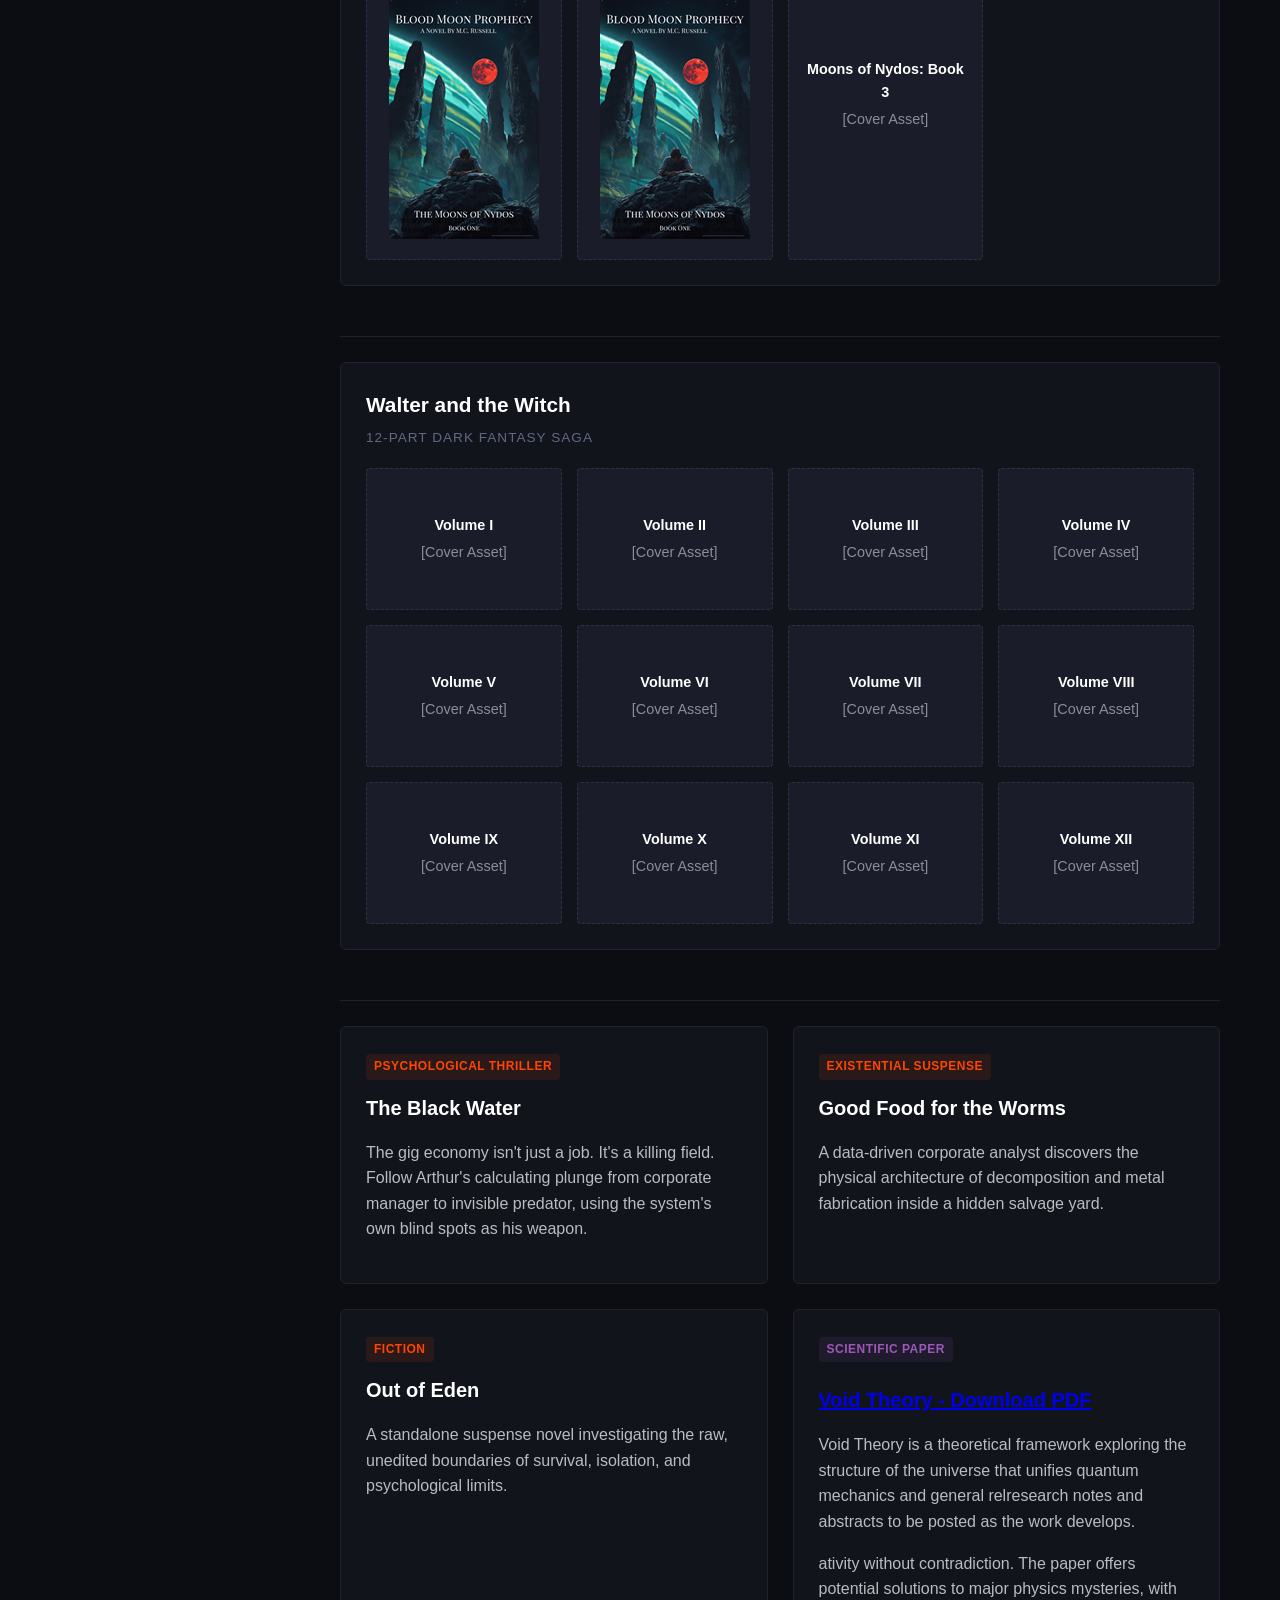
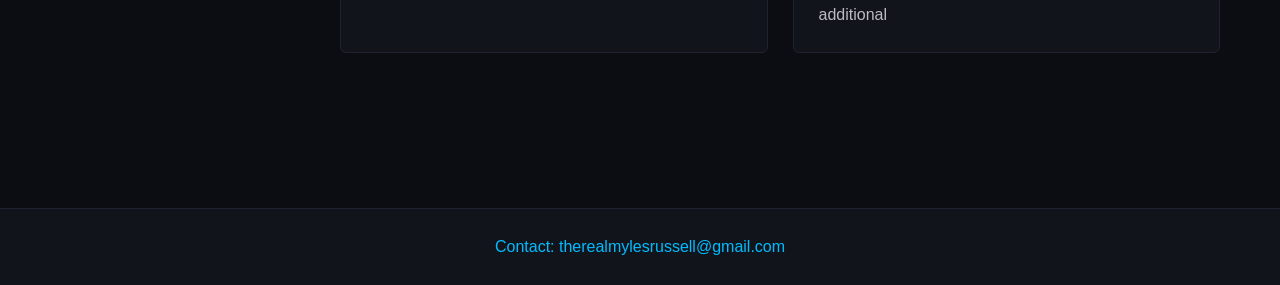
==== commit faf2af12: "Update index.html" ====
--- a/index.html
+++ b/index.html
@@ -438,7 +438,7 @@
 
 <div class="spine-placeholder">
 <span>Moons of Nydos: Book 2</span>
-[Cover Asset]
+<img src="Blood_Moon_Prophecy.png" alt="Nydos: Book 1 Book Cover" class="spine-cover">
 </div>
 
 <div class="spine-placeholder">
@@ -598,3 +598,5 @@
 
 </body>
 </html>
+
+
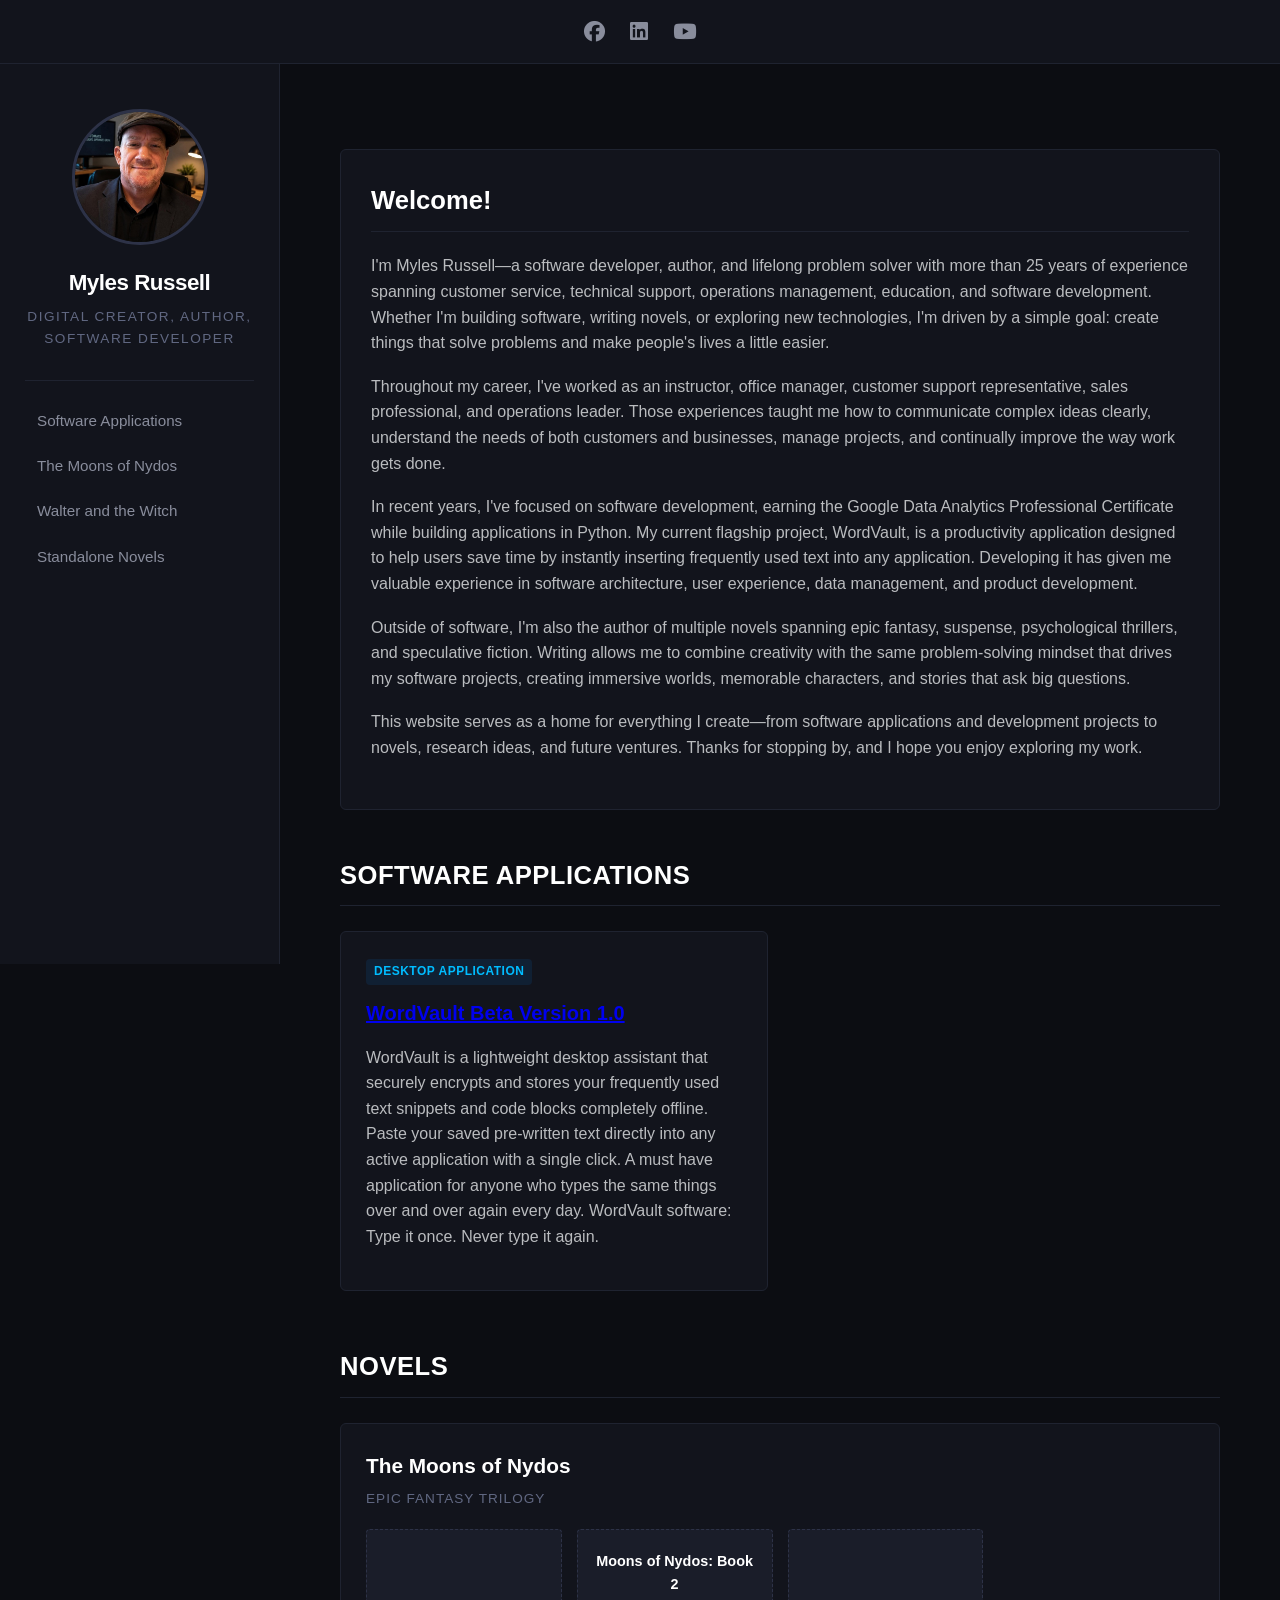
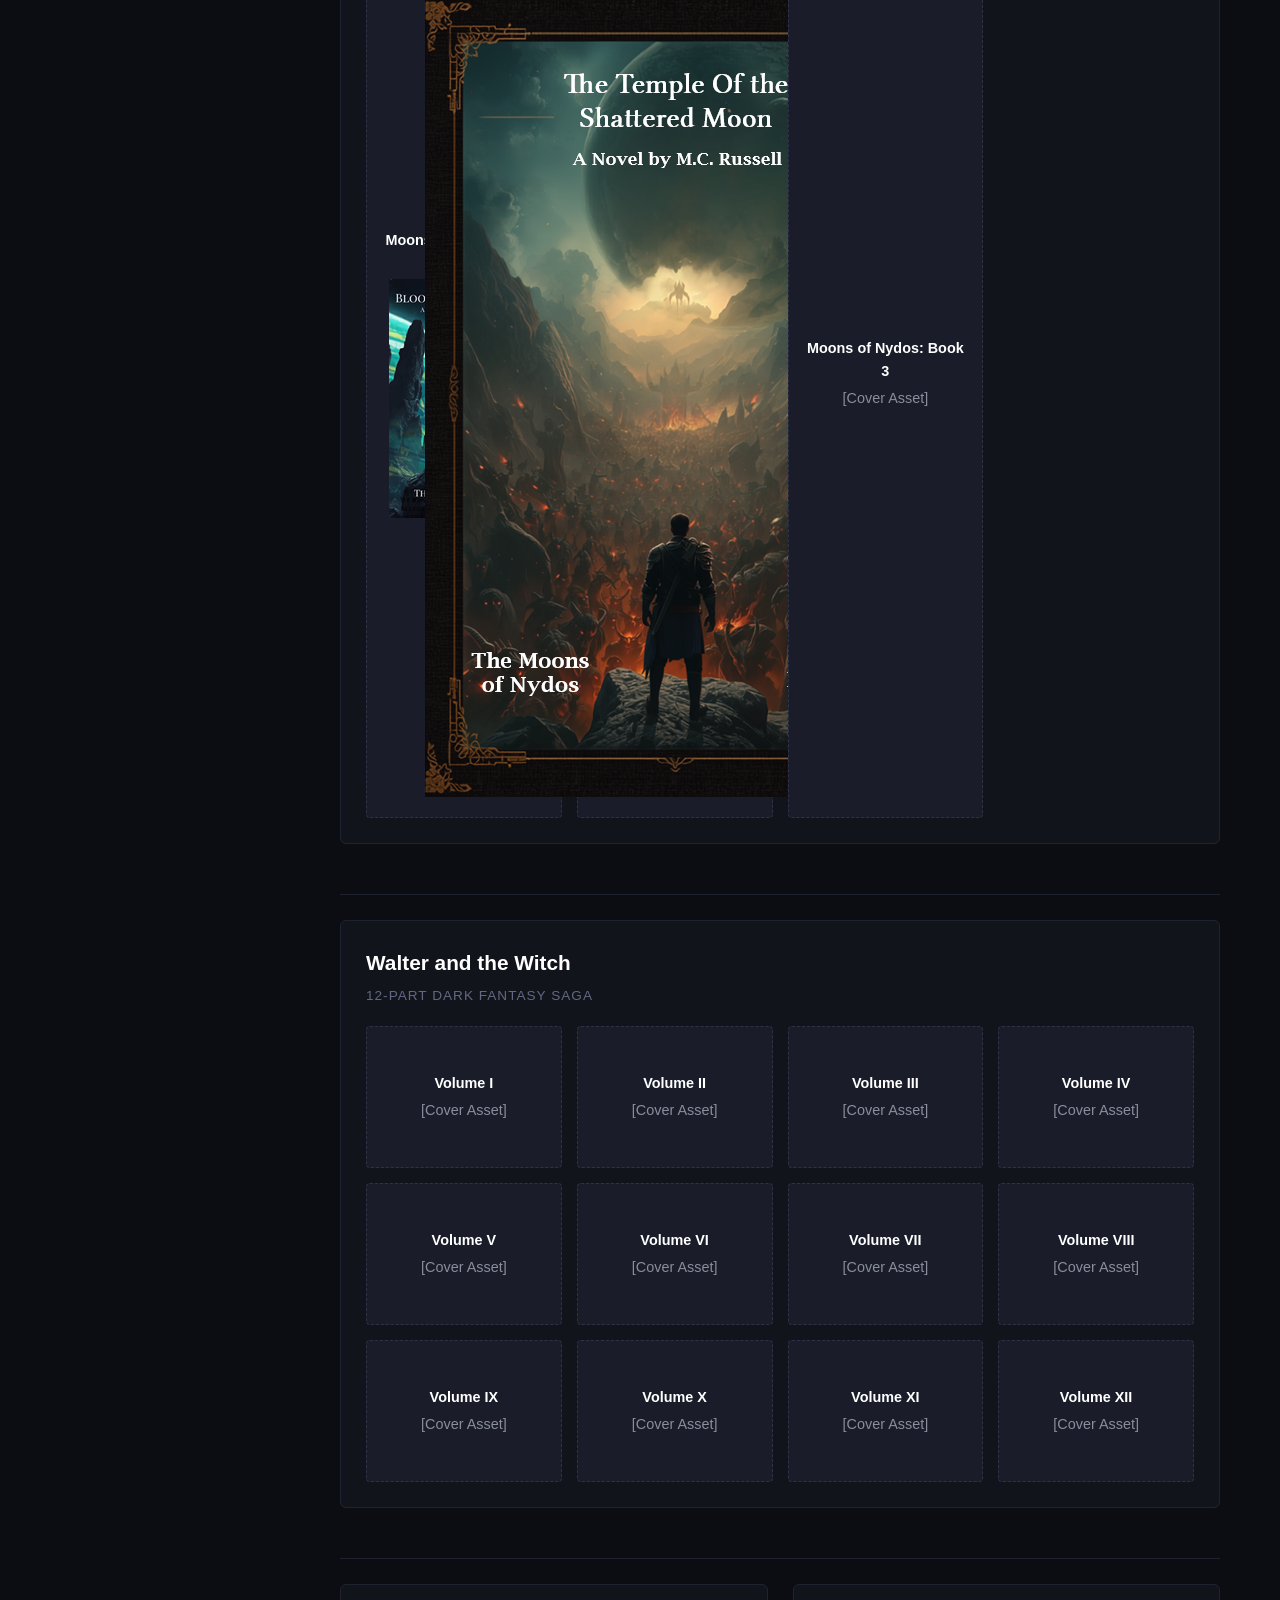
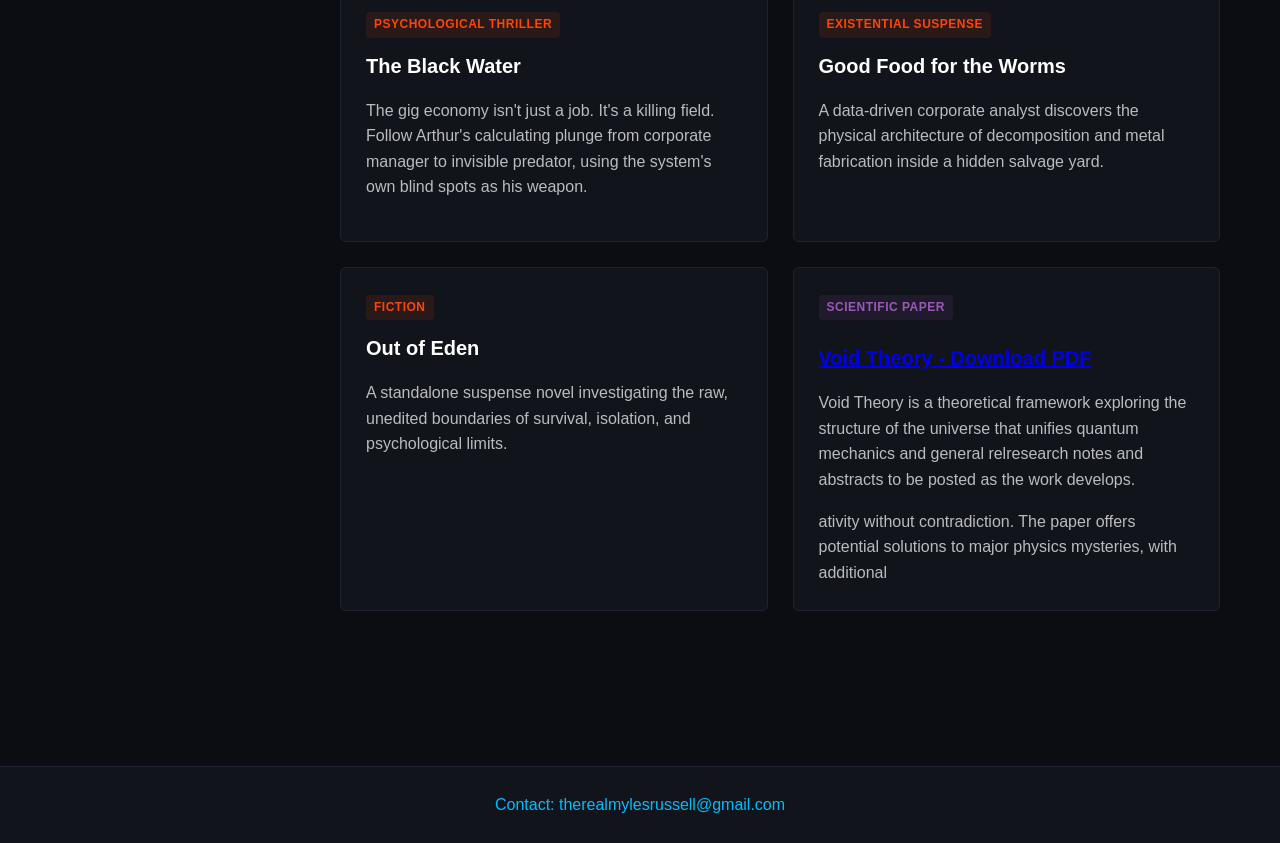
==== commit 042cc631: "Update index.html" ====
--- a/index.html
+++ b/index.html
@@ -438,7 +438,7 @@
 
 <div class="spine-placeholder">
 <span>Moons of Nydos: Book 2</span>
-<img src="Blood_Moon_Prophecy.png" alt="Nydos: Book 1 Book Cover" class="spine-cover">
+<img src="Shattered_Moon.png" alt="Nydos: Book 1 Book Cover" class="spine-cover">
 </div>
 
 <div class="spine-placeholder">
